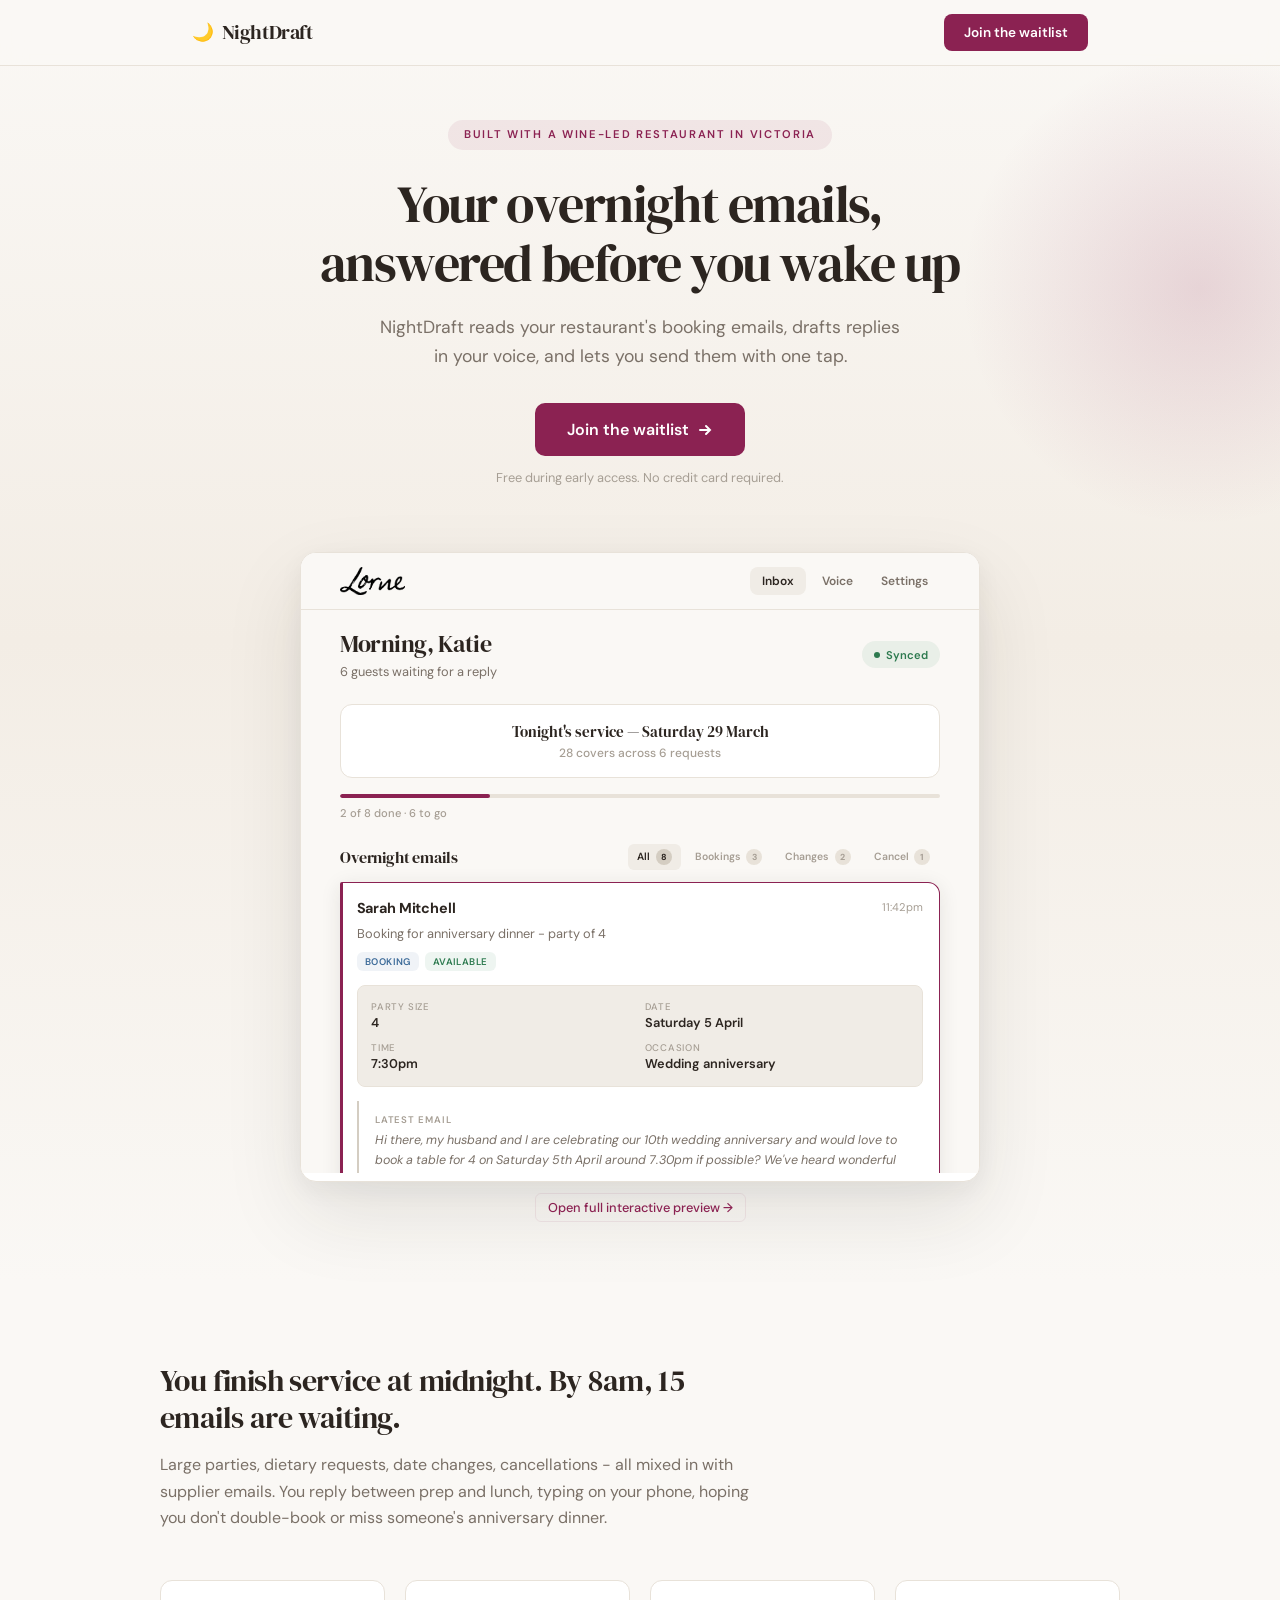
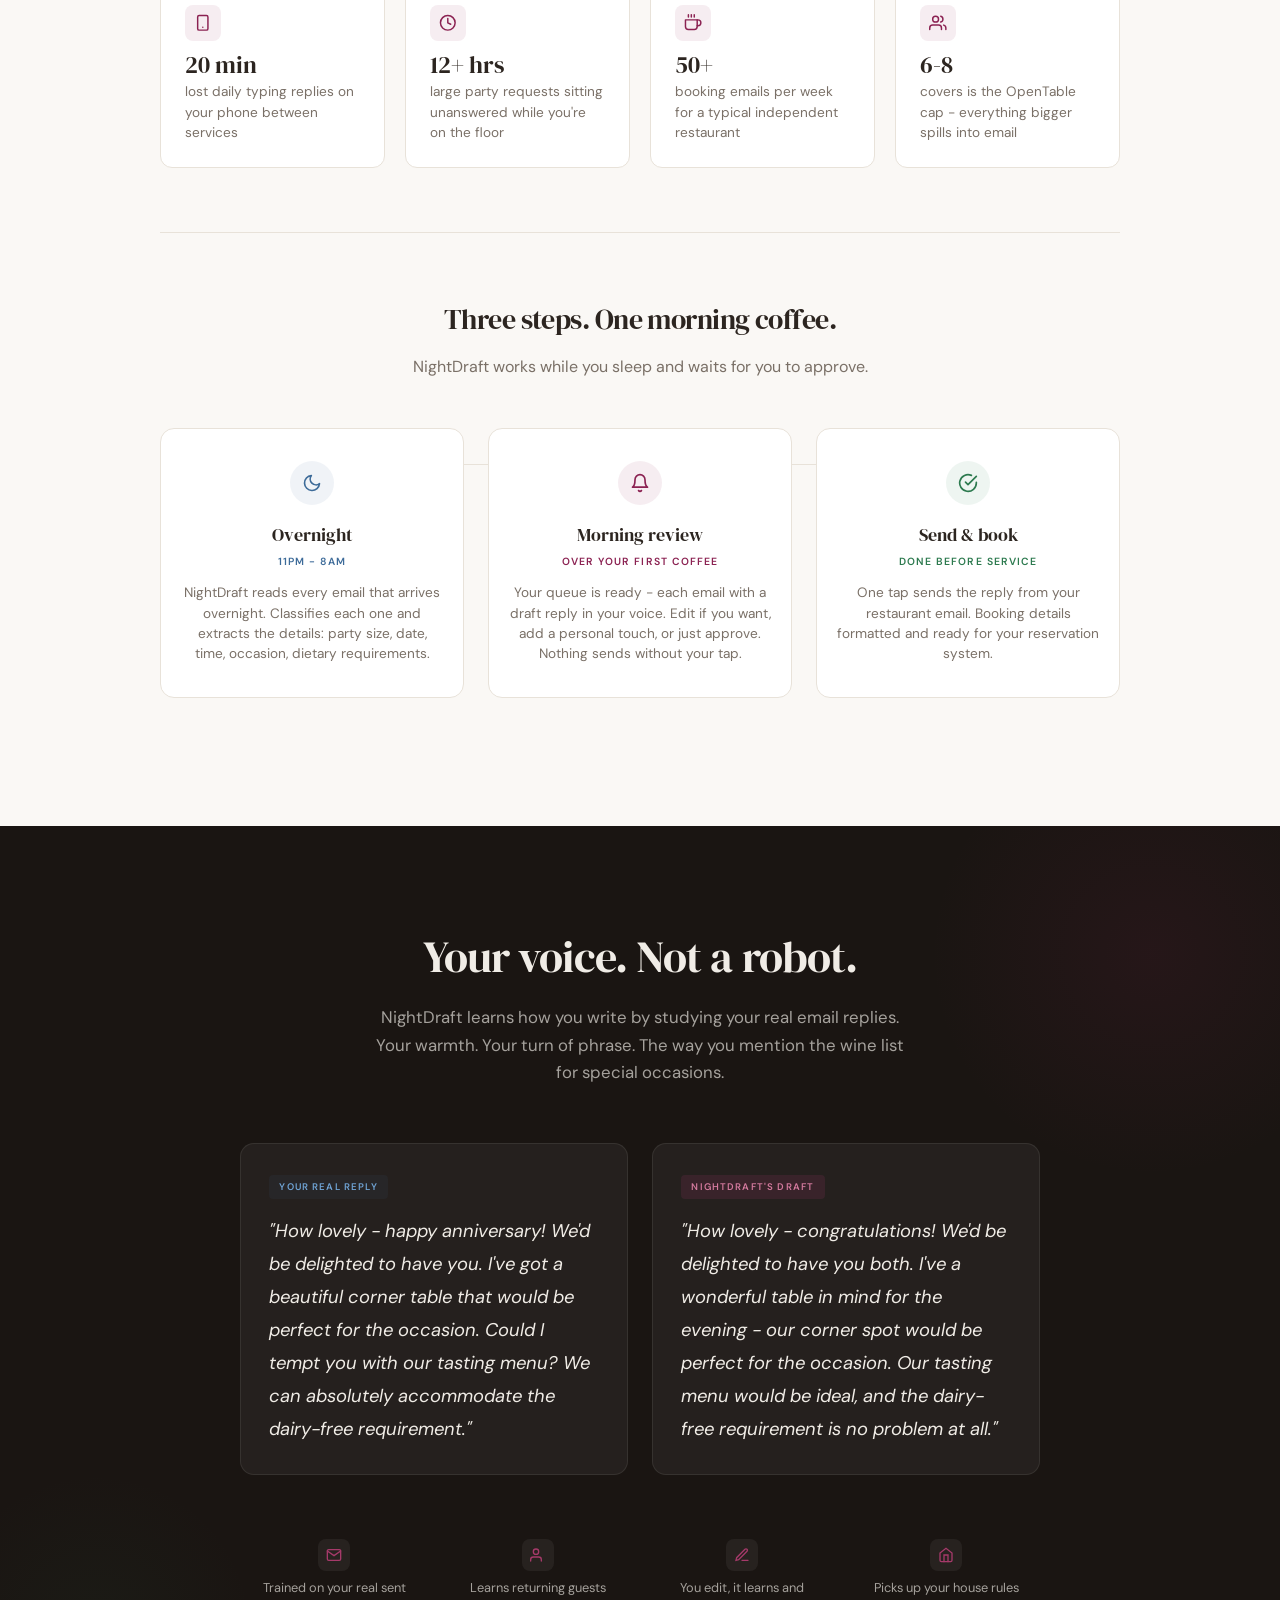
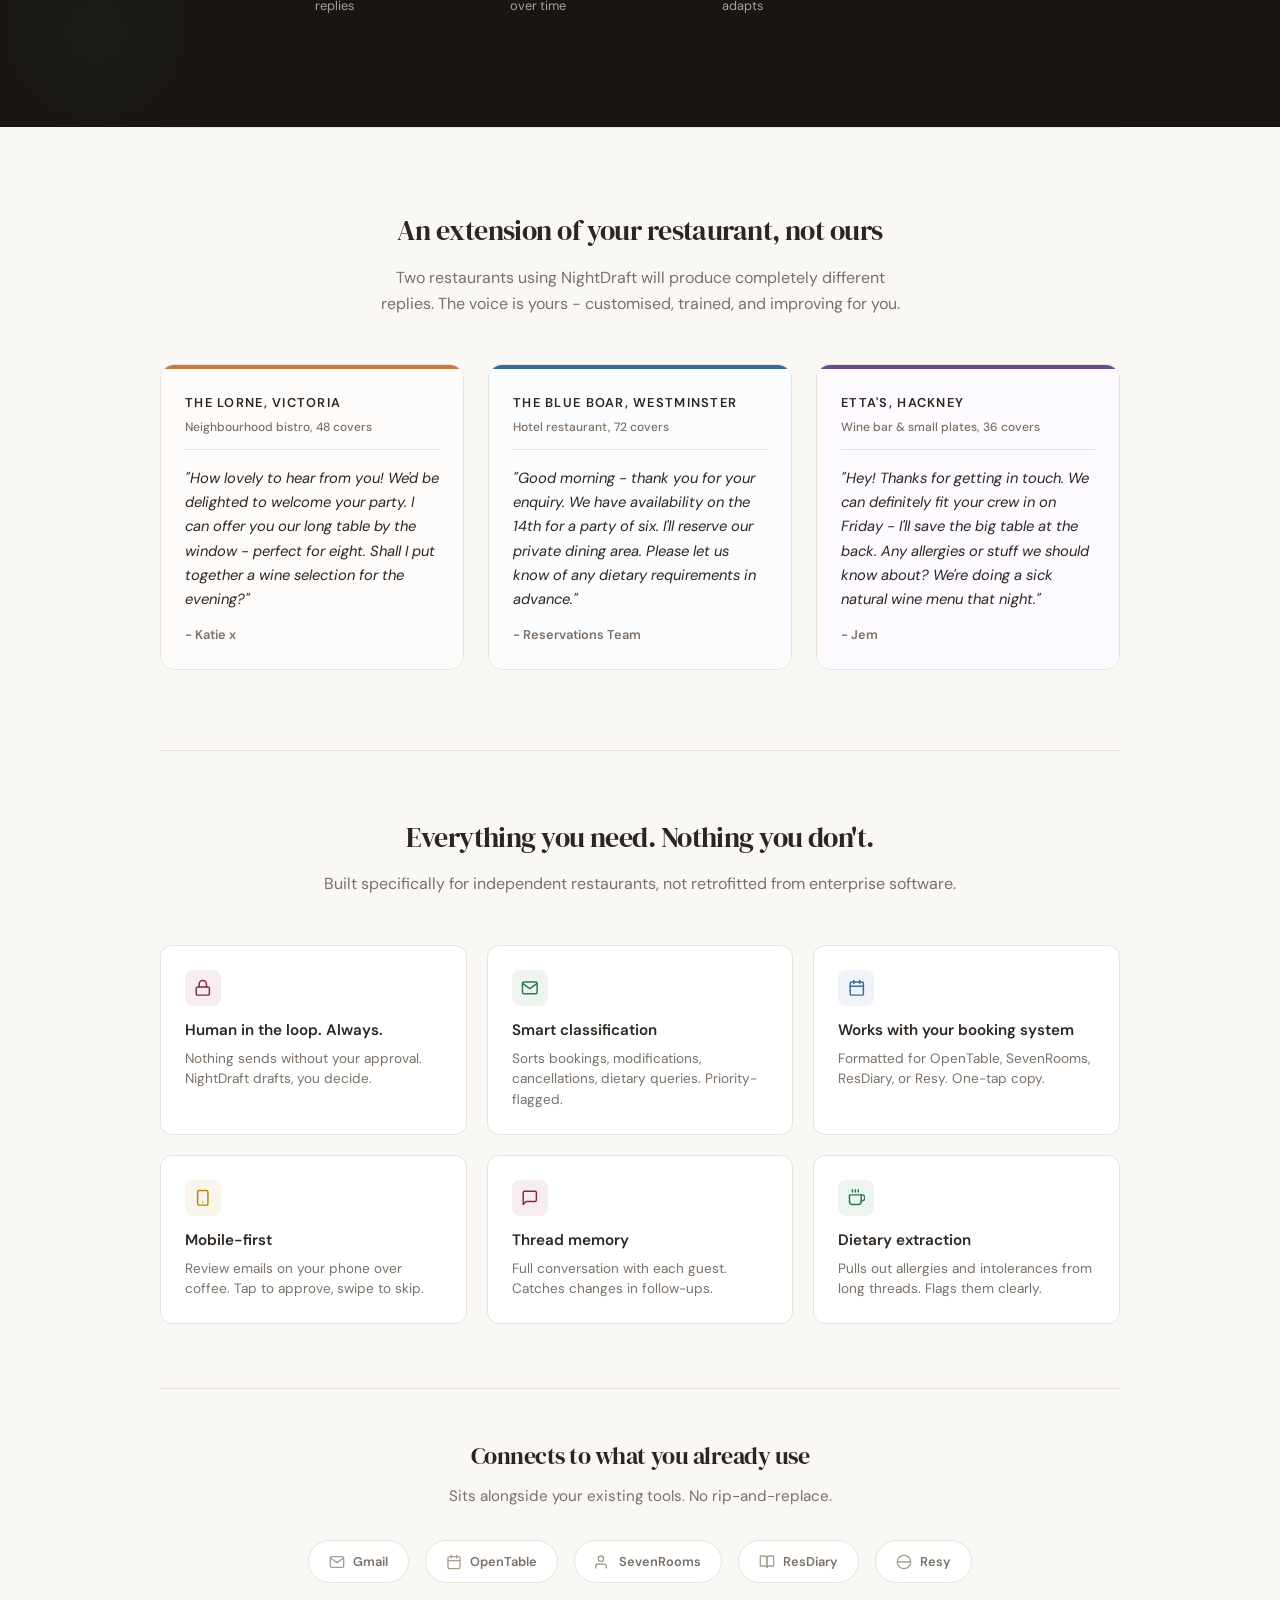
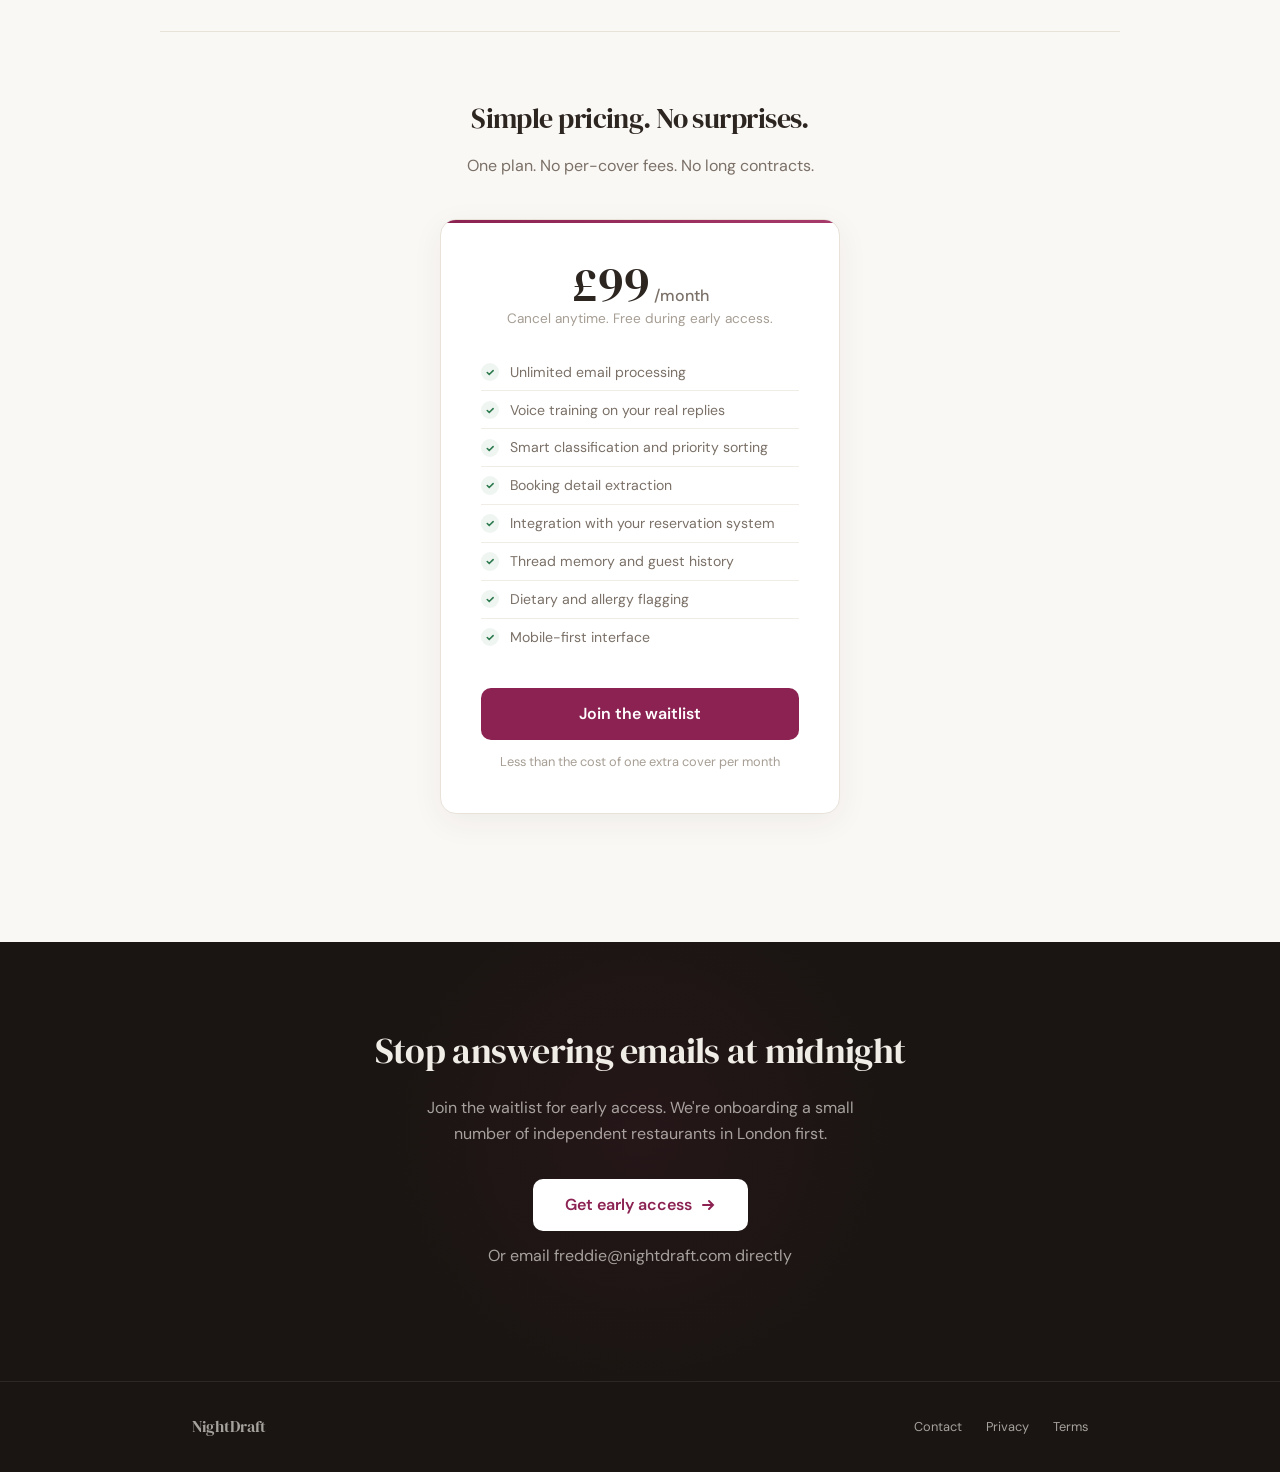
==== index.html @ 395b9a48 "NightDraft marketing site: landing page + privacy + terms + CSP/HSTS headers Clean deploy folder: re" ====
<!DOCTYPE html>
<html lang="en">
<head>
<meta charset="UTF-8">
<meta name="viewport" content="width=device-width, initial-scale=1.0">
<title>NightDraft - Your overnight emails, answered before you wake up</title>
<meta name="description" content="NightDraft reads your restaurant booking emails overnight, drafts replies in your voice, and lets you send them with one tap. Built for independent restaurants.">
<link rel="icon" href="data:image/svg+xml,<svg xmlns='http://www.w3.org/2000/svg' viewBox='0 0 32 32'><text y='24' font-size='24'>&#x1F319;</text></svg>">
<link rel="preconnect" href="https://fonts.googleapis.com">
<link rel="preconnect" href="https://fonts.gstatic.com" crossorigin>
<link href="https://fonts.googleapis.com/css2?family=DM+Sans:ital,opsz,wght@0,9..40,400;0,9..40,500;0,9..40,600;0,9..40,700;1,9..40,400&family=DM+Serif+Display&display=swap" rel="stylesheet">
<style>
*, *::before, *::after { box-sizing: border-box; margin: 0; padding: 0; }

:root {
    --bg: #faf8f5;
    --bg-card: #ffffff;
    --bg-hover: #f5f2ee;
    --bg-inset: #f0ece6;
    --bg-dark: #1a1512;
    --bg-dark-card: rgba(255,255,255,0.05);
    --bg-dark-card-hover: rgba(255,255,255,0.08);
    --border: #e8e2d9;
    --border-strong: #d4cdc2;
    --border-dark: rgba(255,255,255,0.08);
    --text: #2c2520;
    --text-secondary: #7a7067;
    --text-tertiary: #a69e94;
    --text-light: #f0ece6;
    --text-light-secondary: rgba(240,236,230,0.65);
    --wine: #8b2252;
    --wine-dim: rgba(139, 34, 82, 0.08);
    --wine-light: #a63a6a;
    --wine-glow: rgba(139, 34, 82, 0.15);
    --green: #2d7a4f;
    --green-dim: rgba(45, 122, 79, 0.08);
    --amber: #b8860b;
    --amber-dim: rgba(184, 134, 11, 0.08);
    --blue: #3d6b99;
    --blue-dim: rgba(61, 107, 153, 0.08);
    --red: #c24b3a;
}

html { font-size: 16px; scroll-behavior: smooth; }

body {
    font-family: 'DM Sans', -apple-system, BlinkMacSystemFont, sans-serif;
    background: var(--bg);
    color: var(--text);
    -webkit-font-smoothing: antialiased;
    -moz-osx-font-smoothing: grayscale;
    line-height: 1.6;
}

/* ---- NAV ---- */
.nav {
    position: fixed;
    top: 0;
    left: 0;
    right: 0;
    z-index: 100;
    background: rgba(250, 248, 245, 0.92);
    backdrop-filter: blur(12px);
    -webkit-backdrop-filter: blur(12px);
    border-bottom: 1px solid var(--border);
    padding: 0.85rem 0;
}

.nav-inner {
    max-width: 960px;
    margin: 0 auto;
    padding: 0 2rem;
    display: flex;
    align-items: center;
    justify-content: space-between;
}

.nav-brand {
    font-family: 'DM Serif Display', Georgia, serif;
    font-size: 1.25rem;
    color: var(--text);
    text-decoration: none;
    letter-spacing: -0.02em;
    display: flex;
    align-items: center;
    gap: 0.5rem;
}

.nav-moon {
    display: inline-block;
    font-size: 1.1rem;
    line-height: 1;
}

.nav-cta {
    display: inline-flex;
    align-items: center;
    gap: 0.5rem;
    padding: 0.5rem 1.25rem;
    background: var(--wine);
    color: #fff;
    border: none;
    border-radius: 8px;
    font-family: 'DM Sans', sans-serif;
    font-size: 0.85rem;
    font-weight: 600;
    cursor: pointer;
    transition: all 0.2s ease;
    text-decoration: none;
}

.nav-cta:hover { background: var(--wine-light); transform: translateY(-1px); }

/* ---- LAYOUT ---- */
.section {
    max-width: 960px;
    margin: 0 auto;
    padding: 0 2rem;
}

.section-wide {
    max-width: 1080px;
    margin: 0 auto;
    padding: 0 2rem;
}

/* ---- HERO ---- */
.hero-wrapper {
    position: relative;
    overflow: hidden;
    background: linear-gradient(180deg, var(--bg) 0%, #f3ede5 50%, var(--bg) 100%);
}

.hero-wrapper::before {
    content: '';
    position: absolute;
    top: 3rem;
    right: -10rem;
    width: 30rem;
    height: 30rem;
    background: radial-gradient(circle, var(--wine-glow) 0%, transparent 70%);
    pointer-events: none;
}

.hero {
    padding-top: 7.5rem;
    padding-bottom: 1.5rem;
    text-align: center;
    position: relative;
}

.hero-label {
    display: inline-flex;
    align-items: center;
    gap: 0.4rem;
    font-size: 0.7rem;
    text-transform: uppercase;
    letter-spacing: 0.15em;
    font-weight: 600;
    color: var(--wine);
    background: var(--wine-dim);
    padding: 0.35rem 1rem;
    border-radius: 999px;
    margin-bottom: 1.5rem;
}

.hero h1 {
    font-family: 'DM Serif Display', Georgia, serif;
    font-size: clamp(2.25rem, 5vw, 3.25rem);
    font-weight: 400;
    letter-spacing: -0.03em;
    line-height: 1.15;
    color: var(--text);
    max-width: 680px;
    margin: 0 auto 1.25rem;
}

.hero-sub {
    font-size: 1.1rem;
    color: var(--text-secondary);
    max-width: 520px;
    margin: 0 auto 2rem;
    line-height: 1.65;
}

.cta-primary {
    display: inline-flex;
    align-items: center;
    gap: 0.5rem;
    padding: 0.85rem 2rem;
    background: var(--wine);
    color: #fff;
    border: none;
    border-radius: 10px;
    font-family: 'DM Sans', sans-serif;
    font-size: 1rem;
    font-weight: 600;
    cursor: pointer;
    transition: all 0.2s ease;
    text-decoration: none;
}

.cta-primary:hover { background: var(--wine-light); transform: translateY(-2px); box-shadow: 0 8px 24px rgba(139, 34, 82, 0.2); }
.cta-primary svg { width: 1rem; height: 1rem; }

.hero-note {
    font-size: 0.8rem;
    color: var(--text-tertiary);
    margin-top: 0.75rem;
}

/* ---- MOCKUP ---- */
.mockup-section {
    padding: 2.5rem 0 4rem;
    position: relative;
}

.mockup-frame {
    max-width: 680px;
    margin: 0 auto;
    border-radius: 16px;
    overflow: hidden;
    border: 1px solid var(--border);
    box-shadow: 0 32px 80px rgba(44, 37, 32, 0.1), 0 8px 24px rgba(44, 37, 32, 0.05);
    background: var(--bg-card);
}

.mockup-frame iframe {
    width: 100%;
    height: 620px;
    border: none;
}

.mockup-caption {
    text-align: center;
    margin-top: 1rem;
    font-size: 0.8rem;
    color: var(--text-tertiary);
}

.mockup-caption a {
    color: var(--wine);
    text-decoration: none;
    font-weight: 500;
    padding: 0.3rem 0.75rem;
    border: 1px solid var(--wine-dim);
    border-radius: 6px;
    transition: all 0.2s ease;
}

.mockup-caption a:hover { background: var(--wine-dim); border-color: var(--wine); }

/* ---- PROBLEM ---- */
.problem {
    padding: 5rem 0 4rem;
}

.problem-intro {
    max-width: 600px;
    margin-bottom: 3rem;
}

.problem h2 {
    font-family: 'DM Serif Display', Georgia, serif;
    font-size: 1.85rem;
    font-weight: 400;
    letter-spacing: -0.02em;
    line-height: 1.25;
    margin-bottom: 1rem;
}

.problem-intro p {
    font-size: 1rem;
    color: var(--text-secondary);
    line-height: 1.65;
}

.problem-grid {
    display: grid;
    grid-template-columns: repeat(4, 1fr);
    gap: 1.25rem;
}

.problem-card {
    padding: 1.5rem;
    background: var(--bg-card);
    border: 1px solid var(--border);
    border-radius: 12px;
    transition: all 0.2s ease;
}

.problem-card:hover { border-color: var(--border-strong); box-shadow: 0 4px 12px rgba(44, 37, 32, 0.06); }

.problem-card-icon {
    width: 2.25rem;
    height: 2.25rem;
    border-radius: 8px;
    display: flex;
    align-items: center;
    justify-content: center;
    margin-bottom: 0.75rem;
    background: var(--wine-dim);
    color: var(--wine);
}

.problem-card-icon svg { width: 1.1rem; height: 1.1rem; }

.problem-card-stat {
    font-family: 'DM Serif Display', Georgia, serif;
    font-size: 1.5rem;
    color: var(--text);
    line-height: 1;
    margin-bottom: 0.35rem;
}

.problem-card p {
    font-size: 0.85rem;
    color: var(--text-secondary);
    line-height: 1.5;
}

/* ---- HOW IT WORKS ---- */
.how {
    padding: 4rem 0;
    border-top: 1px solid var(--border);
}

.how h2 {
    font-family: 'DM Serif Display', Georgia, serif;
    font-size: 1.75rem;
    font-weight: 400;
    letter-spacing: -0.02em;
    text-align: center;
    margin-bottom: 0.75rem;
}

.how-sub {
    text-align: center;
    color: var(--text-secondary);
    margin-bottom: 3rem;
    font-size: 1rem;
}

.steps {
    display: grid;
    grid-template-columns: 1fr 1fr 1fr;
    gap: 1.5rem;
    position: relative;
}

.steps::before {
    content: '';
    position: absolute;
    top: 2.25rem;
    left: 16%;
    right: 16%;
    height: 1px;
    background: var(--border);
    z-index: 0;
}

.step {
    text-align: center;
    padding: 2rem 1.25rem;
    background: var(--bg-card);
    border: 1px solid var(--border);
    border-radius: 14px;
    position: relative;
    z-index: 1;
    transition: all 0.2s ease;
}

.step:hover { border-color: var(--border-strong); box-shadow: 0 4px 16px rgba(44, 37, 32, 0.06); }

.step-icon {
    display: inline-flex;
    align-items: center;
    justify-content: center;
    width: 2.75rem;
    height: 2.75rem;
    border-radius: 50%;
    margin-bottom: 1rem;
}

.step-icon svg { width: 1.25rem; height: 1.25rem; }

.step:nth-child(1) .step-icon { background: var(--blue-dim); color: var(--blue); }
.step:nth-child(2) .step-icon { background: var(--wine-dim); color: var(--wine); }
.step:nth-child(3) .step-icon { background: var(--green-dim); color: var(--green); }

.step h3 {
    font-family: 'DM Serif Display', Georgia, serif;
    font-size: 1.1rem;
    font-weight: 400;
    margin-bottom: 0.35rem;
}

.step-time {
    font-size: 0.65rem;
    text-transform: uppercase;
    letter-spacing: 0.1em;
    font-weight: 600;
    margin-bottom: 0.75rem;
}

.step:nth-child(1) .step-time { color: var(--blue); }
.step:nth-child(2) .step-time { color: var(--wine); }
.step:nth-child(3) .step-time { color: var(--green); }

.step p {
    font-size: 0.85rem;
    color: var(--text-secondary);
    line-height: 1.5;
}

/* ---- VOICE (EMOTIONAL CENTREPIECE) ---- */
.voice-wrapper {
    background: var(--bg-dark);
    padding: 6rem 0;
    margin-top: 4rem;
    position: relative;
    overflow: hidden;
}

.voice-wrapper::before {
    content: '';
    position: absolute;
    top: -6rem;
    right: -6rem;
    width: 28rem;
    height: 28rem;
    background: radial-gradient(circle, rgba(139, 34, 82, 0.1) 0%, transparent 70%);
    pointer-events: none;
}

.voice-wrapper::after {
    content: '';
    position: absolute;
    bottom: -4rem;
    left: -4rem;
    width: 20rem;
    height: 20rem;
    background: radial-gradient(circle, rgba(45, 122, 79, 0.06) 0%, transparent 70%);
    pointer-events: none;
}

.voice-header {
    text-align: center;
    margin-bottom: 3.5rem;
}

.voice-header h2 {
    font-family: 'DM Serif Display', Georgia, serif;
    font-size: clamp(2rem, 4vw, 2.75rem);
    font-weight: 400;
    letter-spacing: -0.02em;
    color: var(--text-light);
    margin-bottom: 0.75rem;
}

.voice-header p {
    font-size: 1.05rem;
    color: var(--text-light-secondary);
    max-width: 540px;
    margin: 0 auto;
    line-height: 1.65;
}

.voice-comparison {
    display: grid;
    grid-template-columns: 1fr 1fr;
    gap: 1.5rem;
    max-width: 800px;
    margin: 0 auto 3rem;
}

.voice-card {
    background: var(--bg-dark-card);
    border: 1px solid var(--border-dark);
    border-radius: 14px;
    padding: 1.75rem;
    transition: all 0.2s ease;
}

.voice-card:hover { background: var(--bg-dark-card-hover); }

.voice-card-label {
    display: inline-flex;
    align-items: center;
    gap: 0.4rem;
    font-size: 0.6rem;
    text-transform: uppercase;
    letter-spacing: 0.12em;
    font-weight: 600;
    padding: 0.25rem 0.65rem;
    border-radius: 4px;
    margin-bottom: 1rem;
}

.voice-card.is-real .voice-card-label { background: var(--blue-dim); color: #6fa3d4; }
.voice-card.is-draft .voice-card-label { background: rgba(166, 58, 106, 0.15); color: #d47a9e; }

.voice-card blockquote {
    font-size: 1.15rem;
    color: var(--text-light);
    line-height: 1.8;
    font-style: italic;
    border: none;
    margin: 0;
    padding: 0;
}

.voice-features {
    display: grid;
    grid-template-columns: 1fr 1fr 1fr 1fr;
    gap: 1rem;
    max-width: 800px;
    margin: 0 auto;
}

.voice-feature {
    text-align: center;
    padding: 1rem;
}

.voice-feature-icon {
    width: 2rem;
    height: 2rem;
    border-radius: 8px;
    background: rgba(255,255,255,0.06);
    display: inline-flex;
    align-items: center;
    justify-content: center;
    margin-bottom: 0.5rem;
    color: var(--wine-light);
}

.voice-feature-icon svg { width: 1rem; height: 1rem; }

.voice-feature p {
    font-size: 0.8rem;
    color: var(--text-light-secondary);
    line-height: 1.4;
}

/* ---- BRAND EXTENSION ---- */
.brand {
    padding: 5rem 0;
    border-top: 1px solid var(--border);
}

.brand-header {
    text-align: center;
    margin-bottom: 3rem;
}

.brand-header h2 {
    font-family: 'DM Serif Display', Georgia, serif;
    font-size: 1.75rem;
    font-weight: 400;
    letter-spacing: -0.02em;
    margin-bottom: 0.75rem;
}

.brand-header p {
    font-size: 1rem;
    color: var(--text-secondary);
    max-width: 520px;
    margin: 0 auto;
    line-height: 1.6;
}

.brand-showcase {
    display: grid;
    grid-template-columns: 1fr 1fr 1fr;
    gap: 1.5rem;
}

.brand-restaurant {
    border-radius: 14px;
    overflow: hidden;
    border: 1px solid var(--border);
    background: var(--bg-card);
    transition: all 0.2s ease;
}

.brand-restaurant:hover { border-color: var(--border-strong); box-shadow: 0 4px 16px rgba(44, 37, 32, 0.06); }

.brand-restaurant-bar {
    height: 4px;
}

.brand-restaurant:nth-child(1) .brand-restaurant-bar { background: #c87941; }
.brand-restaurant:nth-child(2) .brand-restaurant-bar { background: #3d6b99; }
.brand-restaurant:nth-child(3) .brand-restaurant-bar { background: #6b4c8a; }

.brand-restaurant-body {
    padding: 1.5rem;
}

.brand-restaurant-name {
    font-size: 0.8rem;
    text-transform: uppercase;
    letter-spacing: 0.1em;
    font-weight: 600;
    color: var(--text);
    margin-bottom: 0.25rem;
}

.brand-restaurant-type {
    font-size: 0.75rem;
    color: var(--text-secondary);
    font-weight: 500;
    margin-bottom: 1rem;
    padding-bottom: 0.75rem;
    border-bottom: 1px solid var(--border);
}

.brand-restaurant:nth-child(1) .brand-restaurant-body { background: #fefcfa; }
.brand-restaurant:nth-child(2) .brand-restaurant-body { background: #fafcfe; }
.brand-restaurant:nth-child(3) .brand-restaurant-body { background: #fcfafe; }

.brand-restaurant-quote {
    font-size: 0.92rem;
    color: var(--text);
    line-height: 1.65;
    font-style: italic;
}

.brand-restaurant-signoff {
    margin-top: 0.75rem;
    font-size: 0.8rem;
    font-weight: 600;
    font-style: normal;
    color: var(--text-secondary);
}

/* ---- FEATURES ---- */
.features {
    padding: 4rem 0;
    border-top: 1px solid var(--border);
}

.features h2 {
    font-family: 'DM Serif Display', Georgia, serif;
    font-size: 1.75rem;
    font-weight: 400;
    letter-spacing: -0.02em;
    text-align: center;
    margin-bottom: 0.75rem;
}

.features-sub {
    text-align: center;
    color: var(--text-secondary);
    margin-bottom: 3rem;
    font-size: 1rem;
}

.feature-grid {
    display: grid;
    grid-template-columns: 1fr 1fr 1fr;
    gap: 1.25rem;
}

.feature-card {
    padding: 1.5rem;
    background: var(--bg-card);
    border: 1px solid var(--border);
    border-radius: 12px;
    transition: all 0.2s ease;
}

.feature-card:hover { border-color: var(--border-strong); box-shadow: 0 4px 12px rgba(44, 37, 32, 0.06); }

.feature-icon {
    display: inline-flex;
    align-items: center;
    justify-content: center;
    width: 2.25rem;
    height: 2.25rem;
    border-radius: 8px;
    margin-bottom: 0.75rem;
}

.feature-icon svg { width: 1.1rem; height: 1.1rem; }

.feature-card:nth-child(1) .feature-icon { background: var(--wine-dim); color: var(--wine); }
.feature-card:nth-child(2) .feature-icon { background: var(--green-dim); color: var(--green); }
.feature-card:nth-child(3) .feature-icon { background: var(--blue-dim); color: var(--blue); }
.feature-card:nth-child(4) .feature-icon { background: var(--amber-dim); color: var(--amber); }
.feature-card:nth-child(5) .feature-icon { background: var(--wine-dim); color: var(--wine); }
.feature-card:nth-child(6) .feature-icon { background: var(--green-dim); color: var(--green); }

.feature-card h3 {
    font-family: 'DM Sans', sans-serif;
    font-size: 0.95rem;
    font-weight: 600;
    margin-bottom: 0.4rem;
}

.feature-card p {
    font-size: 0.85rem;
    color: var(--text-secondary);
    line-height: 1.5;
}

/* ---- INTEGRATIONS ---- */
.integrations {
    padding: 3rem 0;
    border-top: 1px solid var(--border);
    text-align: center;
}

.integrations h2 {
    font-family: 'DM Serif Display', Georgia, serif;
    font-size: 1.5rem;
    font-weight: 400;
    letter-spacing: -0.02em;
    margin-bottom: 0.5rem;
}

.integrations-sub {
    color: var(--text-secondary);
    margin-bottom: 2rem;
    font-size: 0.95rem;
}

.integration-row {
    display: flex;
    justify-content: center;
    gap: 1rem;
    flex-wrap: wrap;
}

.integration-pill {
    display: inline-flex;
    align-items: center;
    gap: 0.5rem;
    padding: 0.65rem 1.25rem;
    background: var(--bg-card);
    border: 1px solid var(--border);
    border-radius: 999px;
    font-size: 0.8rem;
    font-weight: 600;
    color: var(--text-secondary);
    transition: all 0.2s ease;
}

.integration-pill:hover { border-color: var(--border-strong); }

.integration-pill svg { width: 1rem; height: 1rem; color: var(--text-tertiary); }

/* ---- PRICING ---- */
.pricing {
    padding: 4rem 0;
    border-top: 1px solid var(--border);
    text-align: center;
}

.pricing h2 {
    font-family: 'DM Serif Display', Georgia, serif;
    font-size: 1.75rem;
    font-weight: 400;
    letter-spacing: -0.02em;
    margin-bottom: 0.75rem;
}

.pricing-sub {
    color: var(--text-secondary);
    margin-bottom: 2.5rem;
    font-size: 1rem;
}

.pricing-card {
    max-width: 400px;
    margin: 0 auto;
    padding: 2.5rem;
    background: var(--bg-card);
    border: 1px solid var(--border);
    border-radius: 16px;
    box-shadow: 0 8px 32px rgba(44, 37, 32, 0.06);
    position: relative;
    overflow: hidden;
}

.pricing-card::before {
    content: '';
    position: absolute;
    top: 0;
    left: 0;
    right: 0;
    height: 3px;
    background: linear-gradient(90deg, var(--wine), var(--wine-light));
}

.pricing-amount {
    font-family: 'DM Serif Display', Georgia, serif;
    font-size: 3rem;
    color: var(--text);
    line-height: 1;
}

.pricing-amount span {
    font-family: 'DM Sans', sans-serif;
    font-size: 1rem;
    font-weight: 500;
    color: var(--text-secondary);
}

.pricing-period {
    font-size: 0.85rem;
    color: var(--text-tertiary);
    margin-bottom: 1.5rem;
}

.pricing-features {
    list-style: none;
    text-align: left;
    margin-bottom: 2rem;
}

.pricing-features li {
    padding: 0.45rem 0;
    font-size: 0.88rem;
    color: var(--text-secondary);
    border-bottom: 1px solid var(--bg-inset);
    display: flex;
    align-items: center;
    gap: 0.65rem;
}

.pricing-features li:last-child { border-bottom: none; }

.check {
    display: inline-flex;
    align-items: center;
    justify-content: center;
    width: 1.15rem;
    height: 1.15rem;
    border-radius: 50%;
    background: var(--green-dim);
    color: var(--green);
    flex-shrink: 0;
}

.check svg { width: 0.65rem; height: 0.65rem; }

.pricing-cta {
    display: inline-flex;
    align-items: center;
    gap: 0.5rem;
    padding: 0.85rem 2.5rem;
    background: var(--wine);
    color: #fff;
    border: none;
    border-radius: 10px;
    font-family: 'DM Sans', sans-serif;
    font-size: 1rem;
    font-weight: 600;
    cursor: pointer;
    transition: all 0.2s ease;
    text-decoration: none;
    width: 100%;
    justify-content: center;
}

.pricing-cta:hover { background: var(--wine-light); }

.pricing-note {
    font-size: 0.8rem;
    color: var(--text-tertiary);
    margin-top: 0.75rem;
}

/* ---- FINAL CTA ---- */
.final-cta-wrapper {
    background: var(--bg-dark);
    margin-top: 4rem;
    position: relative;
    overflow: hidden;
}

.final-cta-wrapper::before {
    content: '';
    position: absolute;
    top: -4rem;
    left: 50%;
    transform: translateX(-50%);
    width: 32rem;
    height: 32rem;
    background: radial-gradient(circle, rgba(139, 34, 82, 0.1) 0%, transparent 70%);
    pointer-events: none;
}

.final-cta {
    padding: 5rem 0;
    text-align: center;
    position: relative;
}

.final-cta h2 {
    font-family: 'DM Serif Display', Georgia, serif;
    font-size: clamp(1.75rem, 3.5vw, 2.25rem);
    font-weight: 400;
    letter-spacing: -0.02em;
    margin-bottom: 1rem;
    max-width: 600px;
    margin-left: auto;
    margin-right: auto;
    color: var(--text-light);
}

.final-cta p {
    font-size: 1rem;
    color: var(--text-light-secondary);
    margin-bottom: 2rem;
    max-width: 480px;
    margin-left: auto;
    margin-right: auto;
}

.final-cta .hero-note {
    color: var(--text-light-secondary);
}

.cta-primary-light {
    display: inline-flex;
    align-items: center;
    gap: 0.5rem;
    padding: 0.85rem 2rem;
    background: #fff;
    color: var(--wine);
    border: none;
    border-radius: 10px;
    font-family: 'DM Sans', sans-serif;
    font-size: 1rem;
    font-weight: 600;
    cursor: pointer;
    transition: all 0.2s ease;
    text-decoration: none;
}

.cta-primary-light:hover { background: var(--bg); transform: translateY(-2px); box-shadow: 0 8px 24px rgba(0,0,0,0.2); }
.cta-primary-light svg { width: 1rem; height: 1rem; }

/* ---- FOOTER ---- */
.footer {
    padding: 2rem 0;
    background: var(--bg-dark);
    border-top: 1px solid var(--border-dark);
}

.footer-inner {
    max-width: 960px;
    margin: 0 auto;
    padding: 0 2rem;
    display: flex;
    justify-content: space-between;
    align-items: center;
}

.footer-brand {
    font-family: 'DM Serif Display', Georgia, serif;
    font-size: 1rem;
    color: var(--text-light-secondary);
}

.footer-links {
    display: flex;
    gap: 1.5rem;
}

.footer-links a {
    font-size: 0.8rem;
    color: var(--text-light-secondary);
    text-decoration: none;
}

.footer-links a:hover { color: var(--text-light); }

/* ---- SCROLL ANIMATIONS ---- */
.fade-up {
    opacity: 0;
    transform: translateY(1.25rem);
    transition: opacity 0.5s ease, transform 0.5s ease;
}

.fade-up.visible {
    opacity: 1;
    transform: translateY(0);
}

/* ---- RESPONSIVE ---- */
@media (max-width: 768px) {
    .section, .section-wide { padding: 0 1.25rem; }

    .hero { padding-top: 5.5rem; padding-bottom: 1rem; }

    .problem-grid {
        grid-template-columns: 1fr 1fr;
        gap: 0.75rem;
    }

    .steps {
        grid-template-columns: 1fr;
        gap: 0.75rem;
    }

    .steps::before { display: none; }

    .step {
        display: grid;
        grid-template-columns: auto 1fr;
        grid-template-rows: auto auto;
        text-align: left;
        gap: 0 1rem;
        padding: 1.25rem;
    }

    .step-icon {
        grid-row: 1 / 3;
        align-self: start;
        margin-bottom: 0;
    }

    .step h3 { margin-bottom: 0.15rem; }
    .step-time { margin-bottom: 0; }
    .step p { grid-column: 2; }

    .feature-grid {
        grid-template-columns: 1fr;
        gap: 0.75rem;
    }

    .voice-wrapper { padding: 4rem 0; margin-top: 3rem; }
    .voice-comparison { grid-template-columns: 1fr; }
    .voice-features { grid-template-columns: 1fr 1fr; }

    .brand-showcase {
        grid-template-columns: 1fr;
        gap: 1rem;
    }

    .footer-inner {
        flex-direction: column;
        gap: 1rem;
    }

    .mockup-frame iframe { height: 480px; }

    .integration-row { gap: 0.5rem; }
    .integration-pill { padding: 0.5rem 1rem; font-size: 0.75rem; }
}
</style>
</head>
<body>

<!-- NAV -->
<nav class="nav">
    <div class="nav-inner">
        <a href="#" class="nav-brand">
            <span class="nav-moon">&#127769;</span>
            NightDraft
        </a>
        <a href="#waitlist" class="nav-cta">Join the waitlist</a>
    </div>
</nav>

<!-- HERO -->
<div class="hero-wrapper">
<section class="hero section">
    <div class="hero-label">Built with a wine-led restaurant in Victoria</div>
    <h1>Your overnight emails, answered before you wake up</h1>
    <p class="hero-sub">NightDraft reads your restaurant's booking emails, drafts replies in your voice, and lets you send them with one tap.</p>
    <a href="#waitlist" class="cta-primary">
        Join the waitlist
        <svg viewBox="0 0 16 16" fill="none" stroke="currentColor" stroke-width="2" stroke-linecap="round"><path d="M3 8h10M9 4l4 4-4 4"/></svg>
    </a>
    <p class="hero-note">Free during early access. No credit card required.</p>
</section>

<!-- MOCKUP -->
<section class="mockup-section section">
    <div class="mockup-frame">
        <iframe src="mockup.html" title="NightDraft product preview" loading="lazy"></iframe>
    </div>
    <p class="mockup-caption"><a href="mockup.html" target="_blank">Open full interactive preview &rarr;</a></p>
</section>
</div>

<!-- PROBLEM + STATS MERGED -->
<section class="problem section fade-up">
    <div class="problem-intro">
        <h2>You finish service at midnight. By 8am, 15 emails are waiting.</h2>
        <p>Large parties, dietary requests, date changes, cancellations - all mixed in with supplier emails. You reply between prep and lunch, typing on your phone, hoping you don't double-book or miss someone's anniversary dinner.</p>
    </div>
    <div class="problem-grid">
        <div class="problem-card">
            <div class="problem-card-icon">
                <svg viewBox="0 0 24 24" fill="none" stroke="currentColor" stroke-width="2" stroke-linecap="round" stroke-linejoin="round"><rect x="5" y="2" width="14" height="20" rx="2" ry="2"/><line x1="12" y1="18" x2="12.01" y2="18"/></svg>
            </div>
            <div class="problem-card-stat">20 min</div>
            <p>lost daily typing replies on your phone between services</p>
        </div>
        <div class="problem-card">
            <div class="problem-card-icon">
                <svg viewBox="0 0 24 24" fill="none" stroke="currentColor" stroke-width="2" stroke-linecap="round" stroke-linejoin="round"><circle cx="12" cy="12" r="10"/><polyline points="12 6 12 12 16 14"/></svg>
            </div>
            <div class="problem-card-stat">12+ hrs</div>
            <p>large party requests sitting unanswered while you're on the floor</p>
        </div>
        <div class="problem-card">
            <div class="problem-card-icon">
                <svg viewBox="0 0 24 24" fill="none" stroke="currentColor" stroke-width="2" stroke-linecap="round" stroke-linejoin="round"><path d="M18 8h1a4 4 0 010 8h-1"/><path d="M2 8h16v9a4 4 0 01-4 4H6a4 4 0 01-4-4V8z"/><line x1="6" y1="1" x2="6" y2="4"/><line x1="10" y1="1" x2="10" y2="4"/><line x1="14" y1="1" x2="14" y2="4"/></svg>
            </div>
            <div class="problem-card-stat">50+</div>
            <p>booking emails per week for a typical independent restaurant</p>
        </div>
        <div class="problem-card">
            <div class="problem-card-icon">
                <svg viewBox="0 0 24 24" fill="none" stroke="currentColor" stroke-width="2" stroke-linecap="round" stroke-linejoin="round"><path d="M17 21v-2a4 4 0 00-4-4H5a4 4 0 00-4 4v2"/><circle cx="9" cy="7" r="4"/><path d="M23 21v-2a4 4 0 00-3-3.87"/><path d="M16 3.13a4 4 0 010 7.75"/></svg>
            </div>
            <div class="problem-card-stat">6-8</div>
            <p>covers is the OpenTable cap - everything bigger spills into email</p>
        </div>
    </div>
</section>

<!-- HOW IT WORKS -->
<section class="how section fade-up">
    <h2>Three steps. One morning coffee.</h2>
    <p class="how-sub">NightDraft works while you sleep and waits for you to approve.</p>
    <div class="steps">
        <div class="step">
            <div class="step-icon">
                <svg viewBox="0 0 24 24" fill="none" stroke="currentColor" stroke-width="2" stroke-linecap="round" stroke-linejoin="round"><path d="M21 12.79A9 9 0 1111.21 3 7 7 0 0021 12.79z"/></svg>
            </div>
            <h3>Overnight</h3>
            <div class="step-time">11pm - 8am</div>
            <p>NightDraft reads every email that arrives overnight. Classifies each one and extracts the details: party size, date, time, occasion, dietary requirements.</p>
        </div>
        <div class="step">
            <div class="step-icon">
                <svg viewBox="0 0 24 24" fill="none" stroke="currentColor" stroke-width="2" stroke-linecap="round" stroke-linejoin="round"><path d="M18 8A6 6 0 006 8c0 7-3 9-3 9h18s-3-2-3-9"/><path d="M13.73 21a2 2 0 01-3.46 0"/></svg>
            </div>
            <h3>Morning review</h3>
            <div class="step-time">Over your first coffee</div>
            <p>Your queue is ready - each email with a draft reply in your voice. Edit if you want, add a personal touch, or just approve. Nothing sends without your tap.</p>
        </div>
        <div class="step">
            <div class="step-icon">
                <svg viewBox="0 0 24 24" fill="none" stroke="currentColor" stroke-width="2" stroke-linecap="round" stroke-linejoin="round"><path d="M22 11.08V12a10 10 0 11-5.93-9.14"/><polyline points="22 4 12 14.01 9 11.01"/></svg>
            </div>
            <h3>Send &amp; book</h3>
            <div class="step-time">Done before service</div>
            <p>One tap sends the reply from your restaurant email. Booking details formatted and ready for your reservation system.</p>
        </div>
    </div>
</section>

<!-- VOICE (EMOTIONAL CENTREPIECE) -->
<div class="voice-wrapper">
<section class="voice section-wide">
    <div class="voice-header">
        <h2>Your voice. Not a robot.</h2>
        <p>NightDraft learns how you write by studying your real email replies. Your warmth. Your turn of phrase. The way you mention the wine list for special occasions.</p>
    </div>

    <div class="voice-comparison">
        <div class="voice-card is-real">
            <div class="voice-card-label">Your real reply</div>
            <blockquote>"How lovely - happy anniversary! We'd be delighted to have you. I've got a beautiful corner table that would be perfect for the occasion. Could I tempt you with our tasting menu? We can absolutely accommodate the dairy-free requirement."</blockquote>
        </div>
        <div class="voice-card is-draft">
            <div class="voice-card-label">NightDraft's draft</div>
            <blockquote>"How lovely - congratulations! We'd be delighted to have you both. I've a wonderful table in mind for the evening - our corner spot would be perfect for the occasion. Our tasting menu would be ideal, and the dairy-free requirement is no problem at all."</blockquote>
        </div>
    </div>

    <div class="voice-features">
        <div class="voice-feature">
            <div class="voice-feature-icon">
                <svg viewBox="0 0 24 24" fill="none" stroke="currentColor" stroke-width="2" stroke-linecap="round"><path d="M4 4h16c1.1 0 2 .9 2 2v12c0 1.1-.9 2-2 2H4c-1.1 0-2-.9-2-2V6c0-1.1.9-2 2-2z"/><polyline points="22,6 12,13 2,6"/></svg>
            </div>
            <p>Trained on your real sent replies</p>
        </div>
        <div class="voice-feature">
            <div class="voice-feature-icon">
                <svg viewBox="0 0 24 24" fill="none" stroke="currentColor" stroke-width="2" stroke-linecap="round"><path d="M17 21v-2a4 4 0 00-4-4H5a4 4 0 00-4 4v2"/><circle cx="9" cy="7" r="4"/></svg>
            </div>
            <p>Learns returning guests over time</p>
        </div>
        <div class="voice-feature">
            <div class="voice-feature-icon">
                <svg viewBox="0 0 24 24" fill="none" stroke="currentColor" stroke-width="2" stroke-linecap="round"><path d="M12 20h9"/><path d="M16.5 3.5a2.121 2.121 0 013 3L7 19l-4 1 1-4L16.5 3.5z"/></svg>
            </div>
            <p>You edit, it learns and adapts</p>
        </div>
        <div class="voice-feature">
            <div class="voice-feature-icon">
                <svg viewBox="0 0 24 24" fill="none" stroke="currentColor" stroke-width="2" stroke-linecap="round"><path d="M3 9l9-7 9 7v11a2 2 0 01-2 2H5a2 2 0 01-2-2z"/><polyline points="9 22 9 12 15 12 15 22"/></svg>
            </div>
            <p>Picks up your house rules</p>
        </div>
    </div>
</section>
</div>

<!-- BRAND EXTENSION -->
<section class="brand section fade-up">
    <div class="brand-header">
        <h2>An extension of your restaurant, not ours</h2>
        <p>Two restaurants using NightDraft will produce completely different replies. The voice is yours - customised, trained, and improving for you.</p>
    </div>
    <div class="brand-showcase">
        <div class="brand-restaurant">
            <div class="brand-restaurant-bar"></div>
            <div class="brand-restaurant-body">
                <div class="brand-restaurant-name">The Lorne, Victoria</div>
                <div class="brand-restaurant-type">Neighbourhood bistro, 48 covers</div>
                <div class="brand-restaurant-quote">
                    "How lovely to hear from you! We'd be delighted to welcome your party. I can offer you our long table by the window - perfect for eight. Shall I put together a wine selection for the evening?"
                    <div class="brand-restaurant-signoff">- Katie x</div>
                </div>
            </div>
        </div>
        <div class="brand-restaurant">
            <div class="brand-restaurant-bar"></div>
            <div class="brand-restaurant-body">
                <div class="brand-restaurant-name">The Blue Boar, Westminster</div>
                <div class="brand-restaurant-type">Hotel restaurant, 72 covers</div>
                <div class="brand-restaurant-quote">
                    "Good morning - thank you for your enquiry. We have availability on the 14th for a party of six. I'll reserve our private dining area. Please let us know of any dietary requirements in advance."
                    <div class="brand-restaurant-signoff">- Reservations Team</div>
                </div>
            </div>
        </div>
        <div class="brand-restaurant">
            <div class="brand-restaurant-bar"></div>
            <div class="brand-restaurant-body">
                <div class="brand-restaurant-name">Etta's, Hackney</div>
                <div class="brand-restaurant-type">Wine bar & small plates, 36 covers</div>
                <div class="brand-restaurant-quote">
                    "Hey! Thanks for getting in touch. We can definitely fit your crew in on Friday - I'll save the big table at the back. Any allergies or stuff we should know about? We're doing a sick natural wine menu that night."
                    <div class="brand-restaurant-signoff">- Jem</div>
                </div>
            </div>
        </div>
    </div>
</section>

<!-- FEATURES -->
<section class="features section fade-up">
    <h2>Everything you need. Nothing you don't.</h2>
    <p class="features-sub">Built specifically for independent restaurants, not retrofitted from enterprise software.</p>
    <div class="feature-grid">
        <div class="feature-card">
            <div class="feature-icon">
                <svg viewBox="0 0 24 24" fill="none" stroke="currentColor" stroke-width="2" stroke-linecap="round" stroke-linejoin="round"><rect x="3" y="11" width="18" height="11" rx="2" ry="2"/><path d="M7 11V7a5 5 0 0110 0v4"/></svg>
            </div>
            <h3>Human in the loop. Always.</h3>
            <p>Nothing sends without your approval. NightDraft drafts, you decide.</p>
        </div>
        <div class="feature-card">
            <div class="feature-icon">
                <svg viewBox="0 0 24 24" fill="none" stroke="currentColor" stroke-width="2" stroke-linecap="round" stroke-linejoin="round"><path d="M4 4h16c1.1 0 2 .9 2 2v12c0 1.1-.9 2-2 2H4c-1.1 0-2-.9-2-2V6c0-1.1.9-2 2-2z"/><polyline points="22,6 12,13 2,6"/></svg>
            </div>
            <h3>Smart classification</h3>
            <p>Sorts bookings, modifications, cancellations, dietary queries. Priority-flagged.</p>
        </div>
        <div class="feature-card">
            <div class="feature-icon">
                <svg viewBox="0 0 24 24" fill="none" stroke="currentColor" stroke-width="2" stroke-linecap="round" stroke-linejoin="round"><rect x="3" y="4" width="18" height="18" rx="2" ry="2"/><line x1="16" y1="2" x2="16" y2="6"/><line x1="8" y1="2" x2="8" y2="6"/><line x1="3" y1="10" x2="21" y2="10"/></svg>
            </div>
            <h3>Works with your booking system</h3>
            <p>Formatted for OpenTable, SevenRooms, ResDiary, or Resy. One-tap copy.</p>
        </div>
        <div class="feature-card">
            <div class="feature-icon">
                <svg viewBox="0 0 24 24" fill="none" stroke="currentColor" stroke-width="2" stroke-linecap="round" stroke-linejoin="round"><rect x="5" y="2" width="14" height="20" rx="2" ry="2"/><line x1="12" y1="18" x2="12.01" y2="18"/></svg>
            </div>
            <h3>Mobile-first</h3>
            <p>Review emails on your phone over coffee. Tap to approve, swipe to skip.</p>
        </div>
        <div class="feature-card">
            <div class="feature-icon">
                <svg viewBox="0 0 24 24" fill="none" stroke="currentColor" stroke-width="2" stroke-linecap="round" stroke-linejoin="round"><path d="M21 15a2 2 0 01-2 2H7l-4 4V5a2 2 0 012-2h14a2 2 0 012 2z"/></svg>
            </div>
            <h3>Thread memory</h3>
            <p>Full conversation with each guest. Catches changes in follow-ups.</p>
        </div>
        <div class="feature-card">
            <div class="feature-icon">
                <svg viewBox="0 0 24 24" fill="none" stroke="currentColor" stroke-width="2" stroke-linecap="round" stroke-linejoin="round"><path d="M18 8h1a4 4 0 010 8h-1"/><path d="M2 8h16v9a4 4 0 01-4 4H6a4 4 0 01-4-4V8z"/><line x1="6" y1="1" x2="6" y2="4"/><line x1="10" y1="1" x2="10" y2="4"/><line x1="14" y1="1" x2="14" y2="4"/></svg>
            </div>
            <h3>Dietary extraction</h3>
            <p>Pulls out allergies and intolerances from long threads. Flags them clearly.</p>
        </div>
    </div>
</section>

<!-- INTEGRATIONS -->
<section class="integrations section fade-up">
    <h2>Connects to what you already use</h2>
    <p class="integrations-sub">Sits alongside your existing tools. No rip-and-replace.</p>
    <div class="integration-row">
        <div class="integration-pill">
            <svg viewBox="0 0 24 24" fill="none" stroke="currentColor" stroke-width="2" stroke-linecap="round"><path d="M4 4h16c1.1 0 2 .9 2 2v12c0 1.1-.9 2-2 2H4c-1.1 0-2-.9-2-2V6c0-1.1.9-2 2-2z"/><polyline points="22,6 12,13 2,6"/></svg>
            Gmail
        </div>
        <div class="integration-pill">
            <svg viewBox="0 0 24 24" fill="none" stroke="currentColor" stroke-width="2" stroke-linecap="round"><rect x="3" y="4" width="18" height="18" rx="2" ry="2"/><line x1="16" y1="2" x2="16" y2="6"/><line x1="8" y1="2" x2="8" y2="6"/><line x1="3" y1="10" x2="21" y2="10"/></svg>
            OpenTable
        </div>
        <div class="integration-pill">
            <svg viewBox="0 0 24 24" fill="none" stroke="currentColor" stroke-width="2" stroke-linecap="round"><path d="M17 21v-2a4 4 0 00-4-4H5a4 4 0 00-4 4v2"/><circle cx="9" cy="7" r="4"/></svg>
            SevenRooms
        </div>
        <div class="integration-pill">
            <svg viewBox="0 0 24 24" fill="none" stroke="currentColor" stroke-width="2" stroke-linecap="round"><path d="M2 3h6a4 4 0 014 4v14a3 3 0 00-3-3H2z"/><path d="M22 3h-6a4 4 0 00-4 4v14a3 3 0 013-3h7z"/></svg>
            ResDiary
        </div>
        <div class="integration-pill">
            <svg viewBox="0 0 24 24" fill="none" stroke="currentColor" stroke-width="2" stroke-linecap="round"><circle cx="12" cy="12" r="10"/><line x1="2" y1="12" x2="22" y2="12"/></svg>
            Resy
        </div>
    </div>
</section>

<!-- PRICING -->
<section class="pricing section fade-up" id="pricing">
    <h2>Simple pricing. No surprises.</h2>
    <p class="pricing-sub">One plan. No per-cover fees. No long contracts.</p>
    <div class="pricing-card">
        <div class="pricing-amount">&pound;99<span> /month</span></div>
        <div class="pricing-period">Cancel anytime. Free during early access.</div>
        <ul class="pricing-features">
            <li><span class="check"><svg viewBox="0 0 16 16" fill="none" stroke="currentColor" stroke-width="2.5" stroke-linecap="round"><polyline points="3.5 8.5 6.5 11.5 12.5 5.5"/></svg></span> Unlimited email processing</li>
            <li><span class="check"><svg viewBox="0 0 16 16" fill="none" stroke="currentColor" stroke-width="2.5" stroke-linecap="round"><polyline points="3.5 8.5 6.5 11.5 12.5 5.5"/></svg></span> Voice training on your real replies</li>
            <li><span class="check"><svg viewBox="0 0 16 16" fill="none" stroke="currentColor" stroke-width="2.5" stroke-linecap="round"><polyline points="3.5 8.5 6.5 11.5 12.5 5.5"/></svg></span> Smart classification and priority sorting</li>
            <li><span class="check"><svg viewBox="0 0 16 16" fill="none" stroke="currentColor" stroke-width="2.5" stroke-linecap="round"><polyline points="3.5 8.5 6.5 11.5 12.5 5.5"/></svg></span> Booking detail extraction</li>
            <li><span class="check"><svg viewBox="0 0 16 16" fill="none" stroke="currentColor" stroke-width="2.5" stroke-linecap="round"><polyline points="3.5 8.5 6.5 11.5 12.5 5.5"/></svg></span> Integration with your reservation system</li>
            <li><span class="check"><svg viewBox="0 0 16 16" fill="none" stroke="currentColor" stroke-width="2.5" stroke-linecap="round"><polyline points="3.5 8.5 6.5 11.5 12.5 5.5"/></svg></span> Thread memory and guest history</li>
            <li><span class="check"><svg viewBox="0 0 16 16" fill="none" stroke="currentColor" stroke-width="2.5" stroke-linecap="round"><polyline points="3.5 8.5 6.5 11.5 12.5 5.5"/></svg></span> Dietary and allergy flagging</li>
            <li><span class="check"><svg viewBox="0 0 16 16" fill="none" stroke="currentColor" stroke-width="2.5" stroke-linecap="round"><polyline points="3.5 8.5 6.5 11.5 12.5 5.5"/></svg></span> Mobile-first interface</li>
        </ul>
        <a href="#waitlist" class="pricing-cta">Join the waitlist</a>
        <p class="pricing-note">Less than the cost of one extra cover per month</p>
    </div>
</section>

<!-- FINAL CTA -->
<div class="final-cta-wrapper" id="waitlist">
<section class="final-cta section fade-up">
    <h2>Stop answering emails at midnight</h2>
    <p>Join the waitlist for early access. We're onboarding a small number of independent restaurants in London first.</p>
    <a href="mailto:freddie@nightdraft.com?subject=NightDraft%20waitlist&body=Restaurant%20name:%0ACovers:%0ABooking%20system%20(OpenTable/SevenRooms/other):%0A" class="cta-primary-light">
        Get early access
        <svg viewBox="0 0 16 16" fill="none" stroke="currentColor" stroke-width="2" stroke-linecap="round"><path d="M3 8h10M9 4l4 4-4 4"/></svg>
    </a>
    <p class="hero-note">Or email freddie@nightdraft.com directly</p>
</section>
</div>

<!-- FOOTER -->
<footer class="footer">
    <div class="footer-inner">
        <div class="footer-brand">NightDraft</div>
        <div class="footer-links">
            <a href="mailto:freddie@nightdraft.com">Contact</a>
            <a href="privacy.html">Privacy</a>
            <a href="terms.html">Terms</a>
        </div>
    </div>
</footer>

<script>
const observer = new IntersectionObserver((entries) => {
    entries.forEach(entry => {
        if (entry.isIntersecting) entry.target.classList.add('visible');
    });
}, { threshold: 0.1, rootMargin: '0px 0px -40px 0px' });
document.querySelectorAll('.fade-up').forEach(el => observer.observe(el));
</script>

</body>
</html>
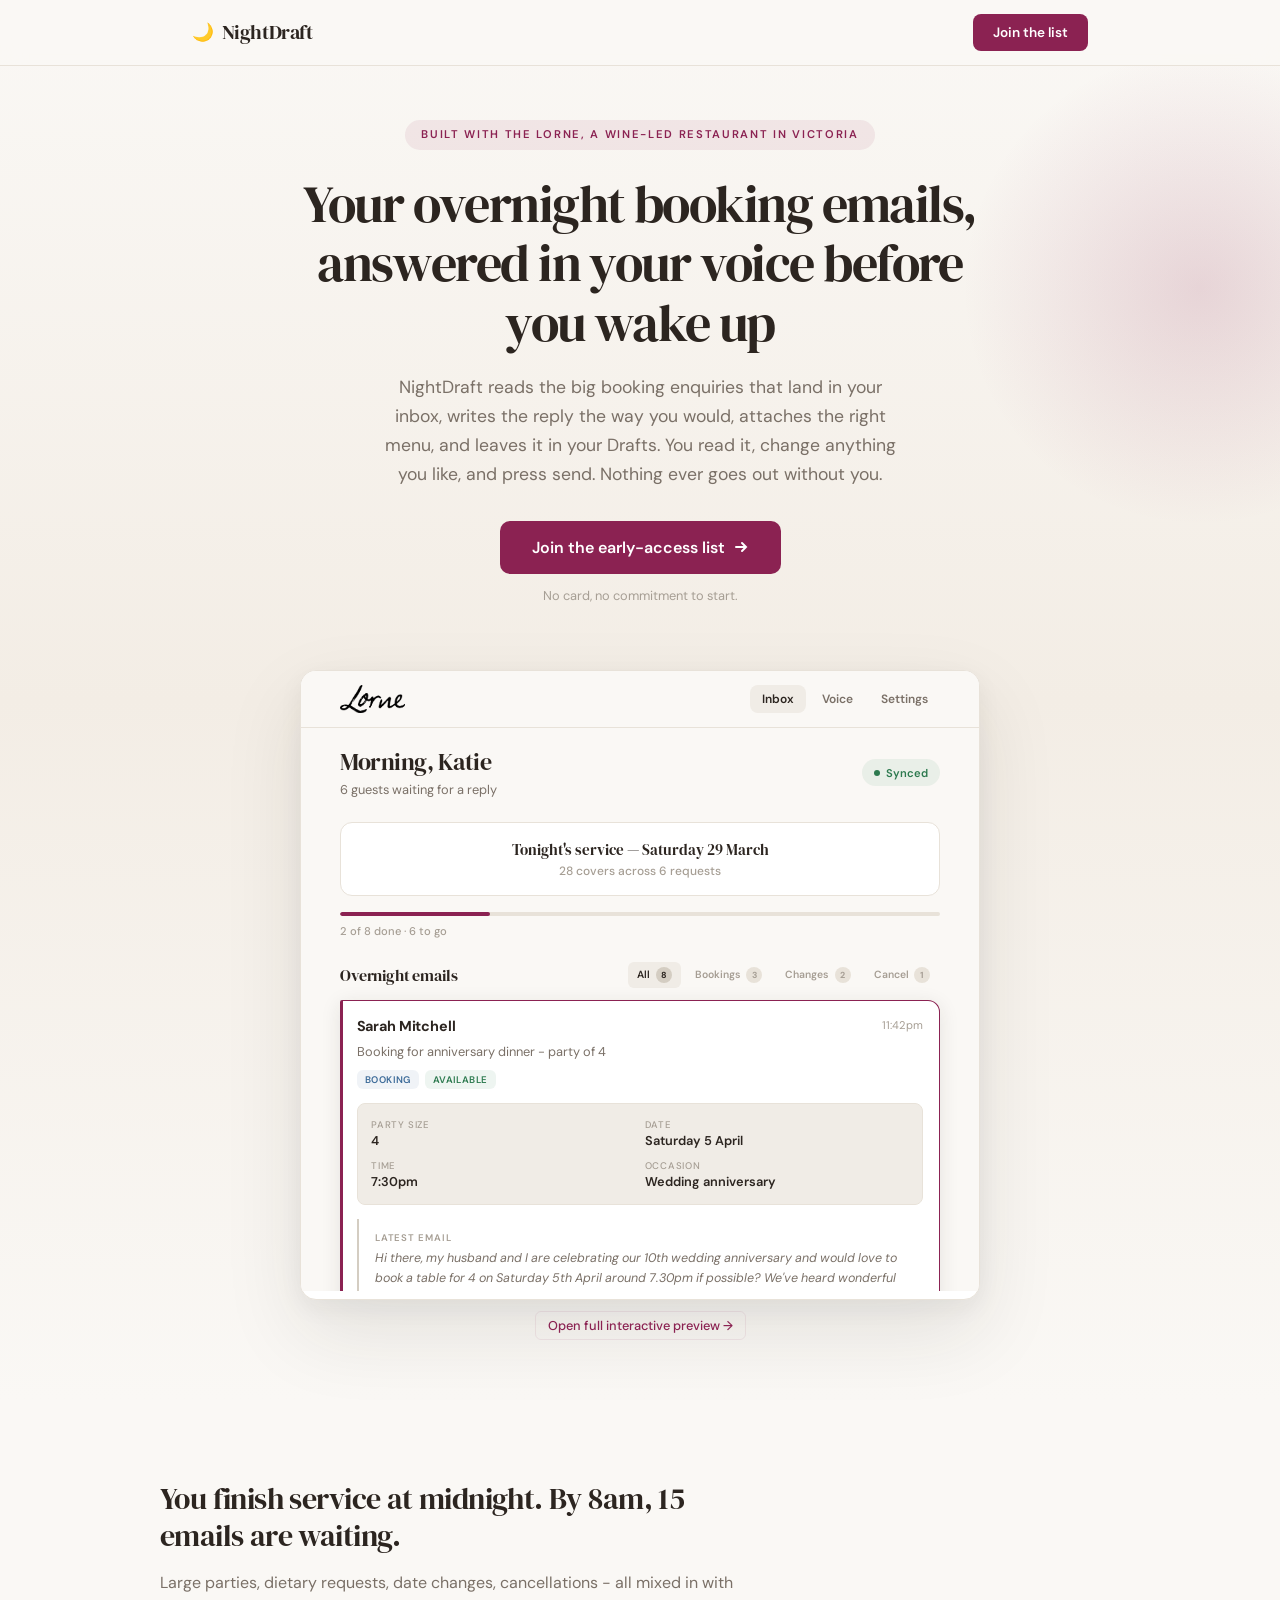
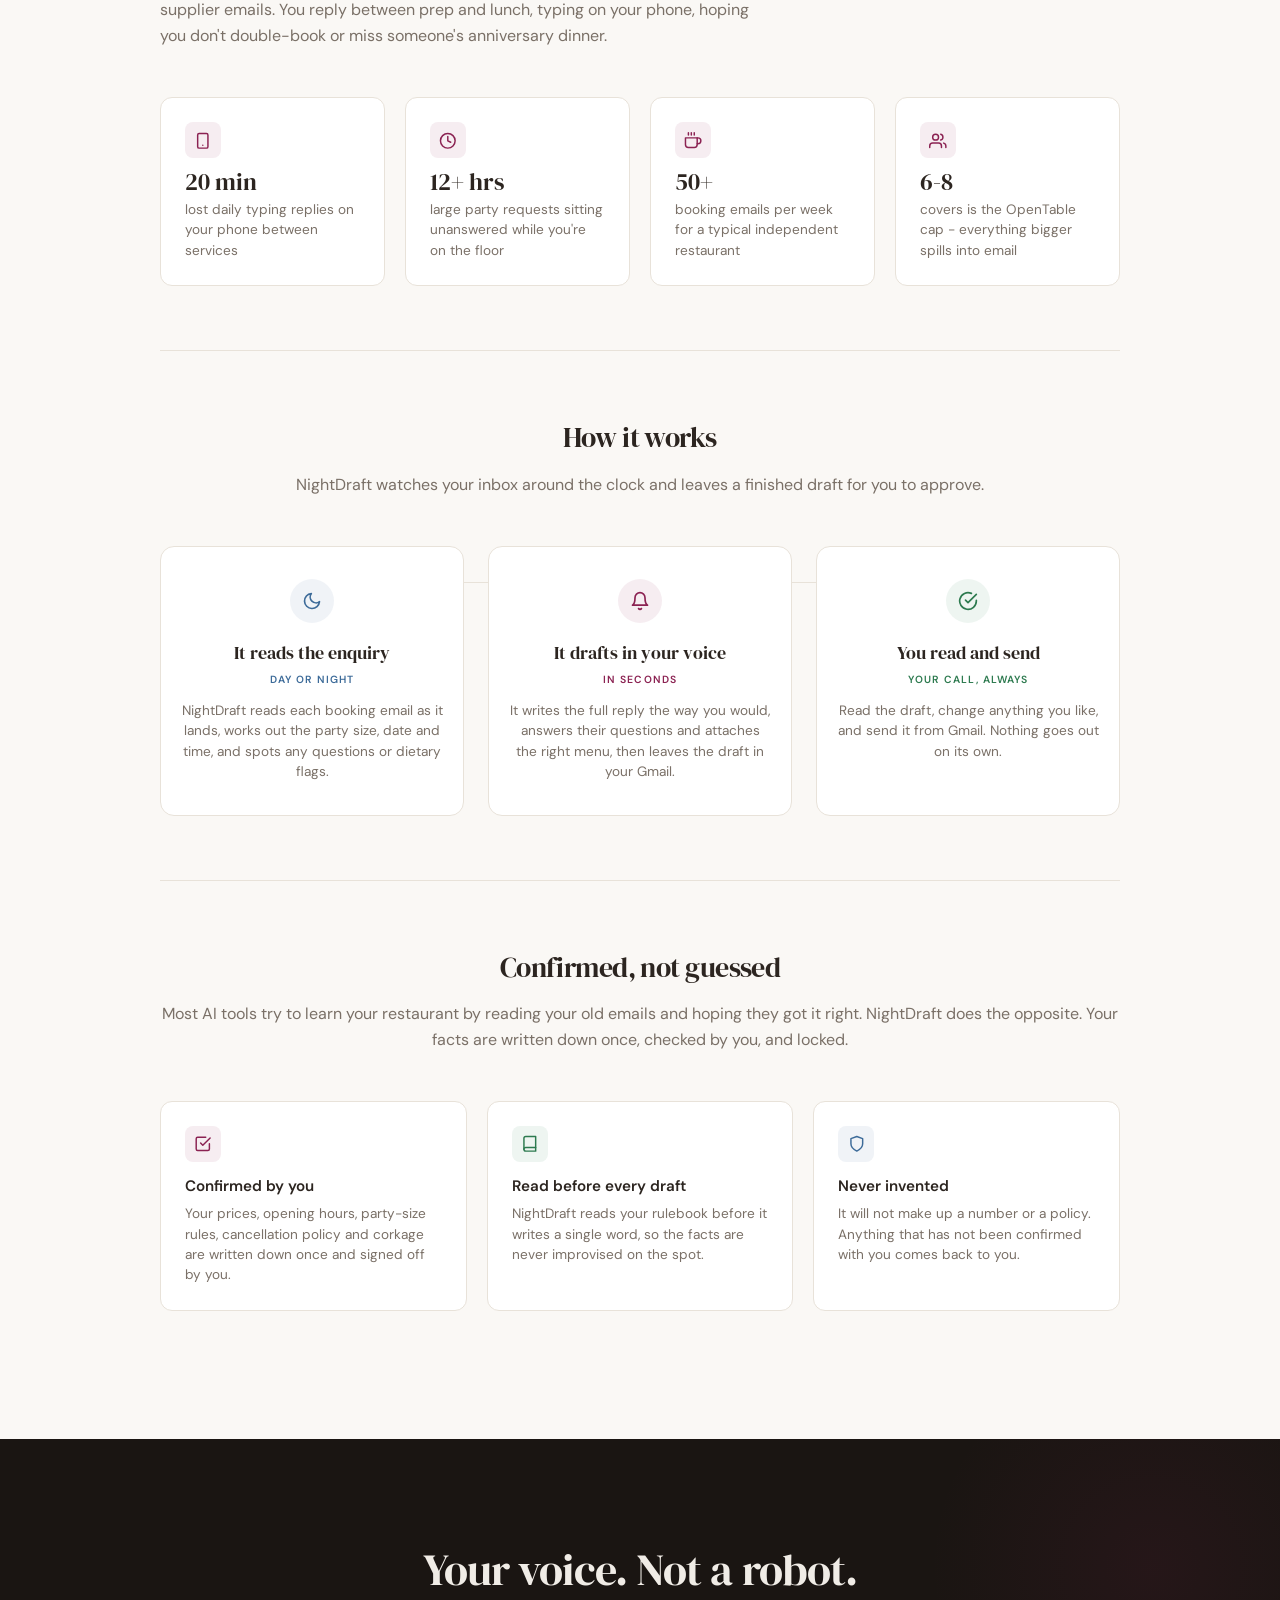
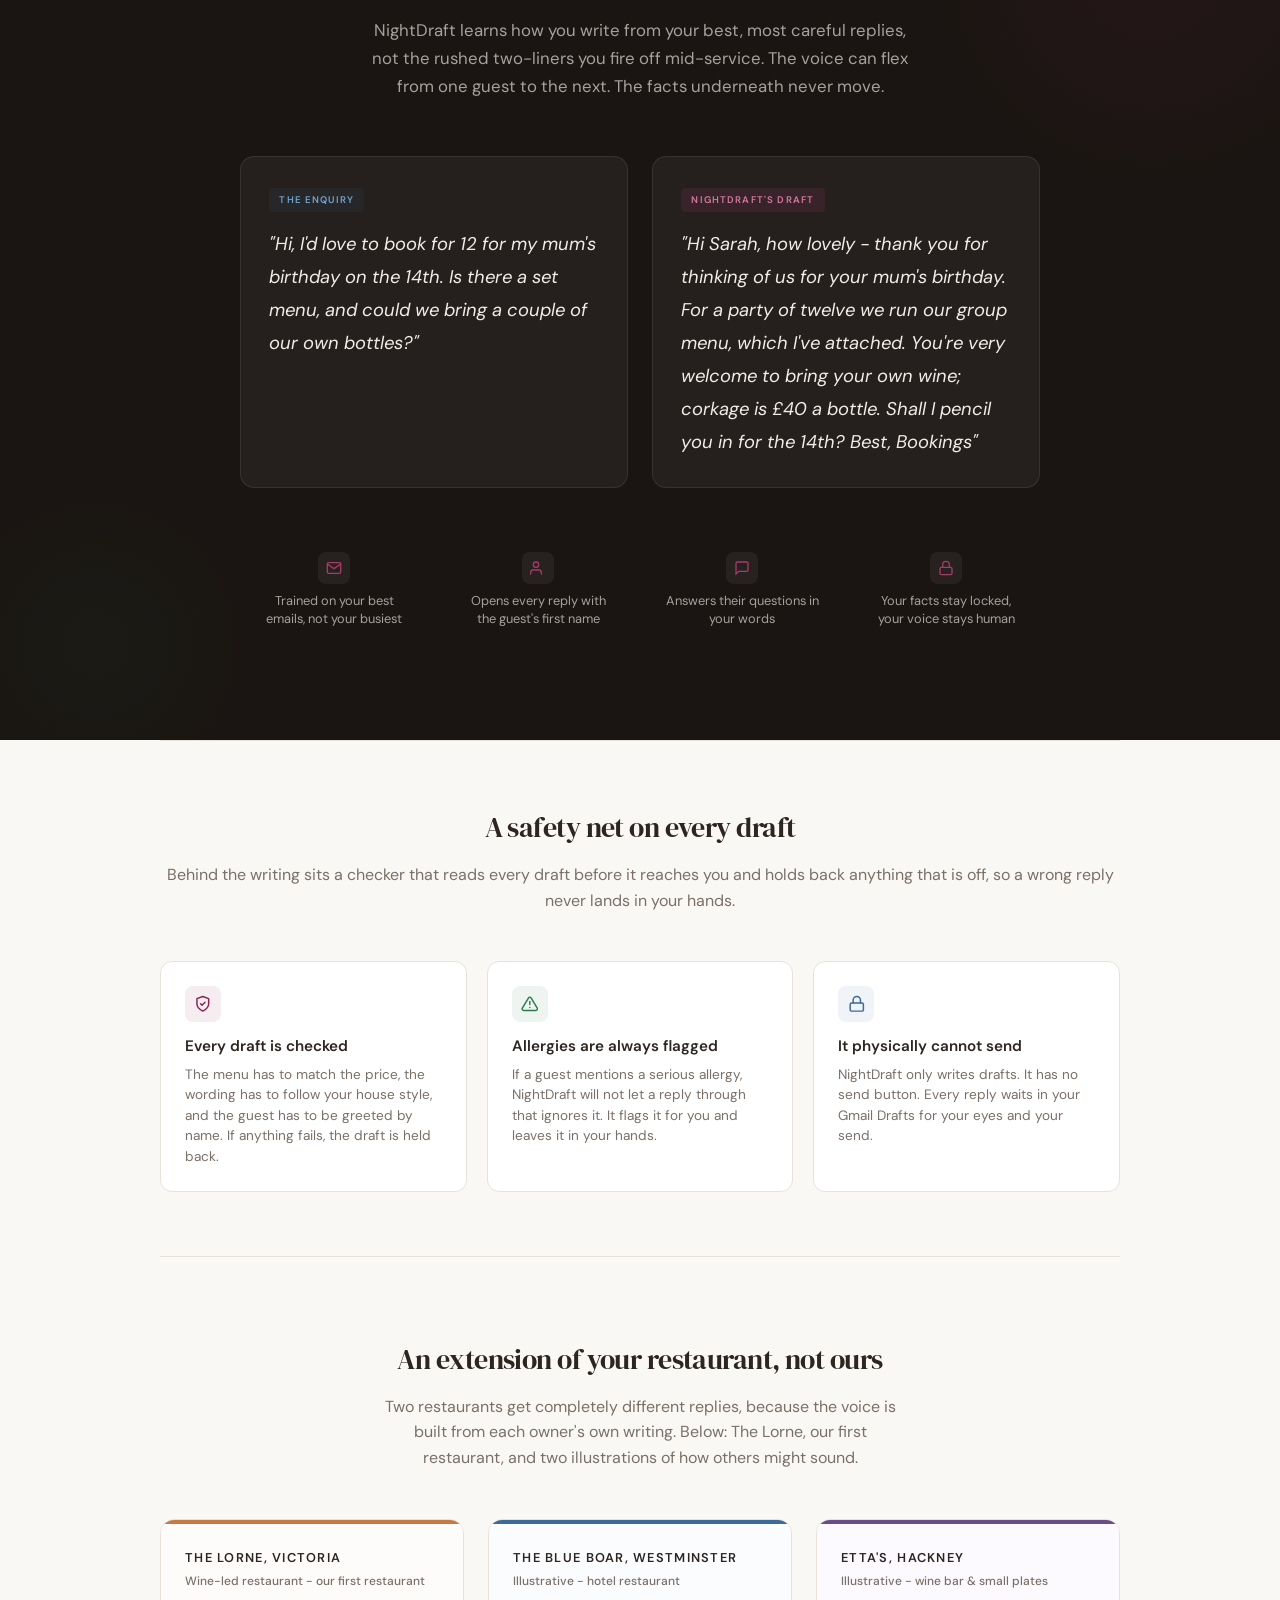
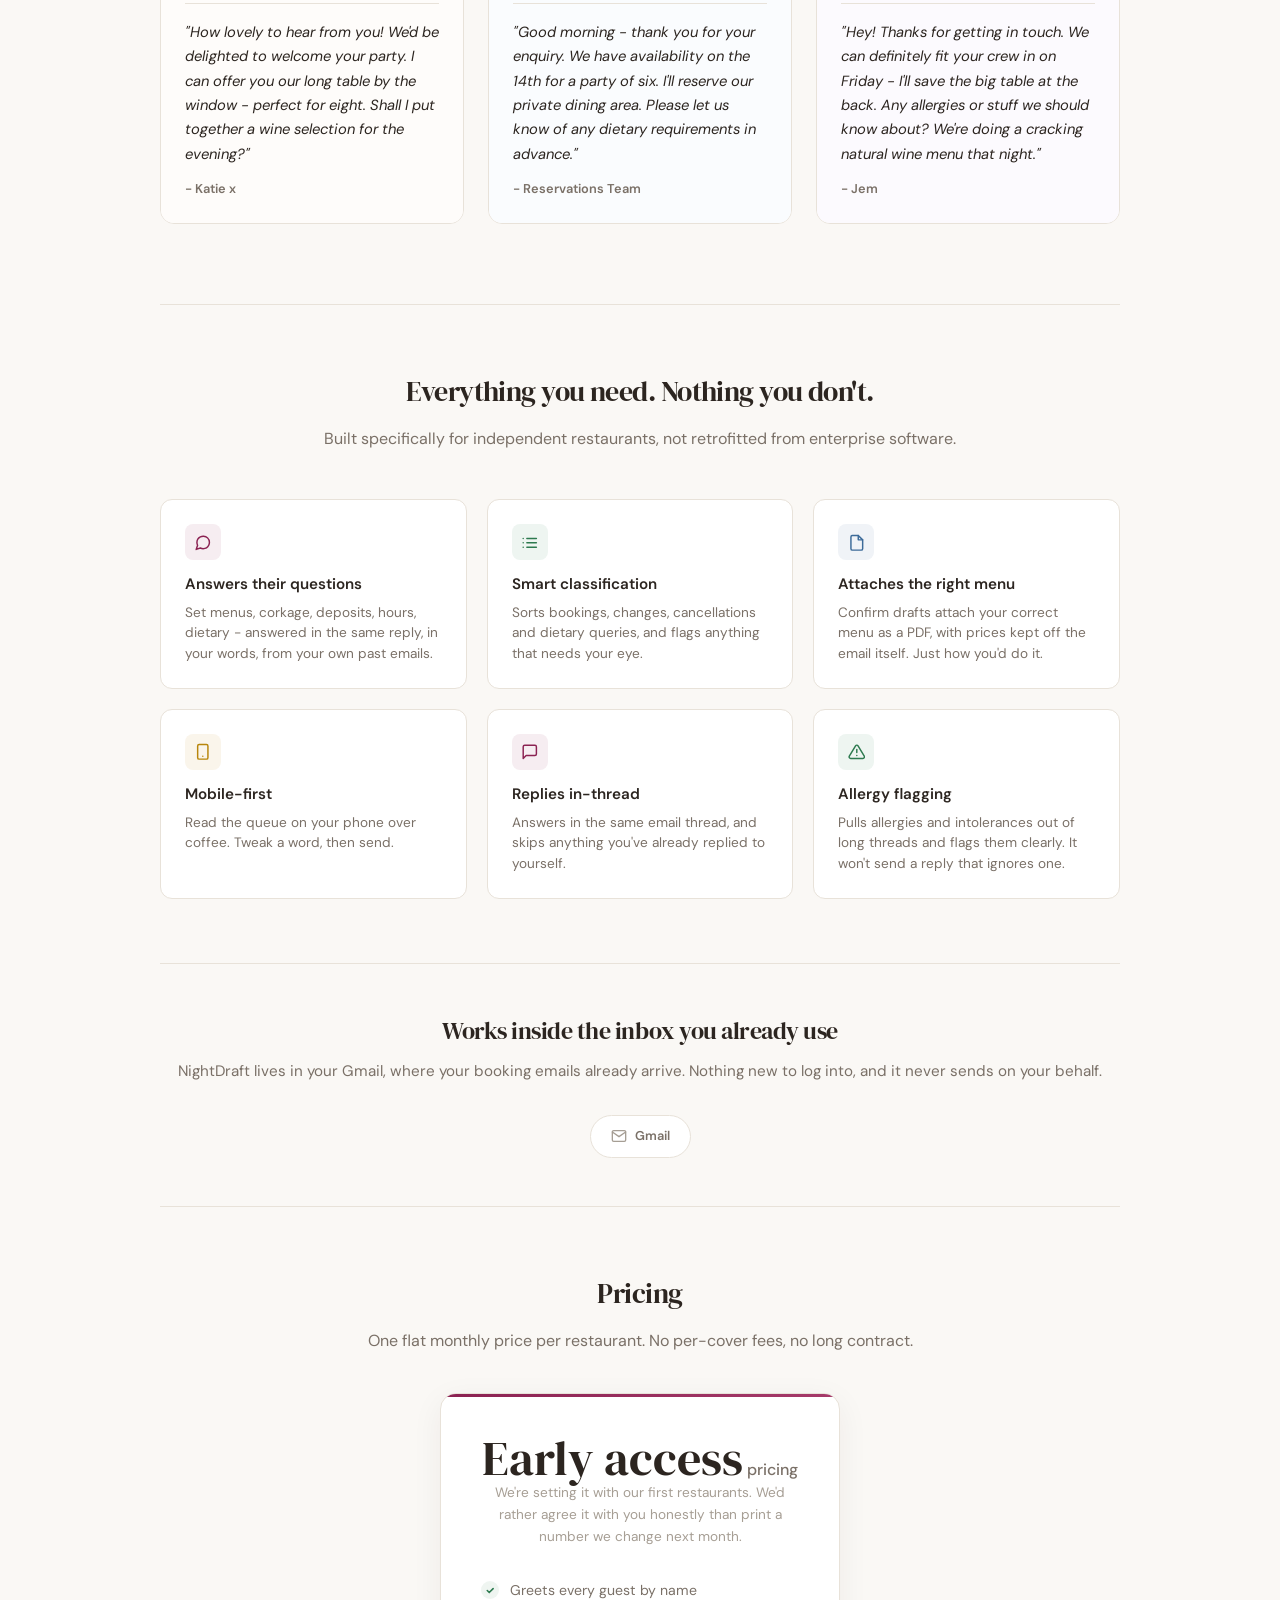
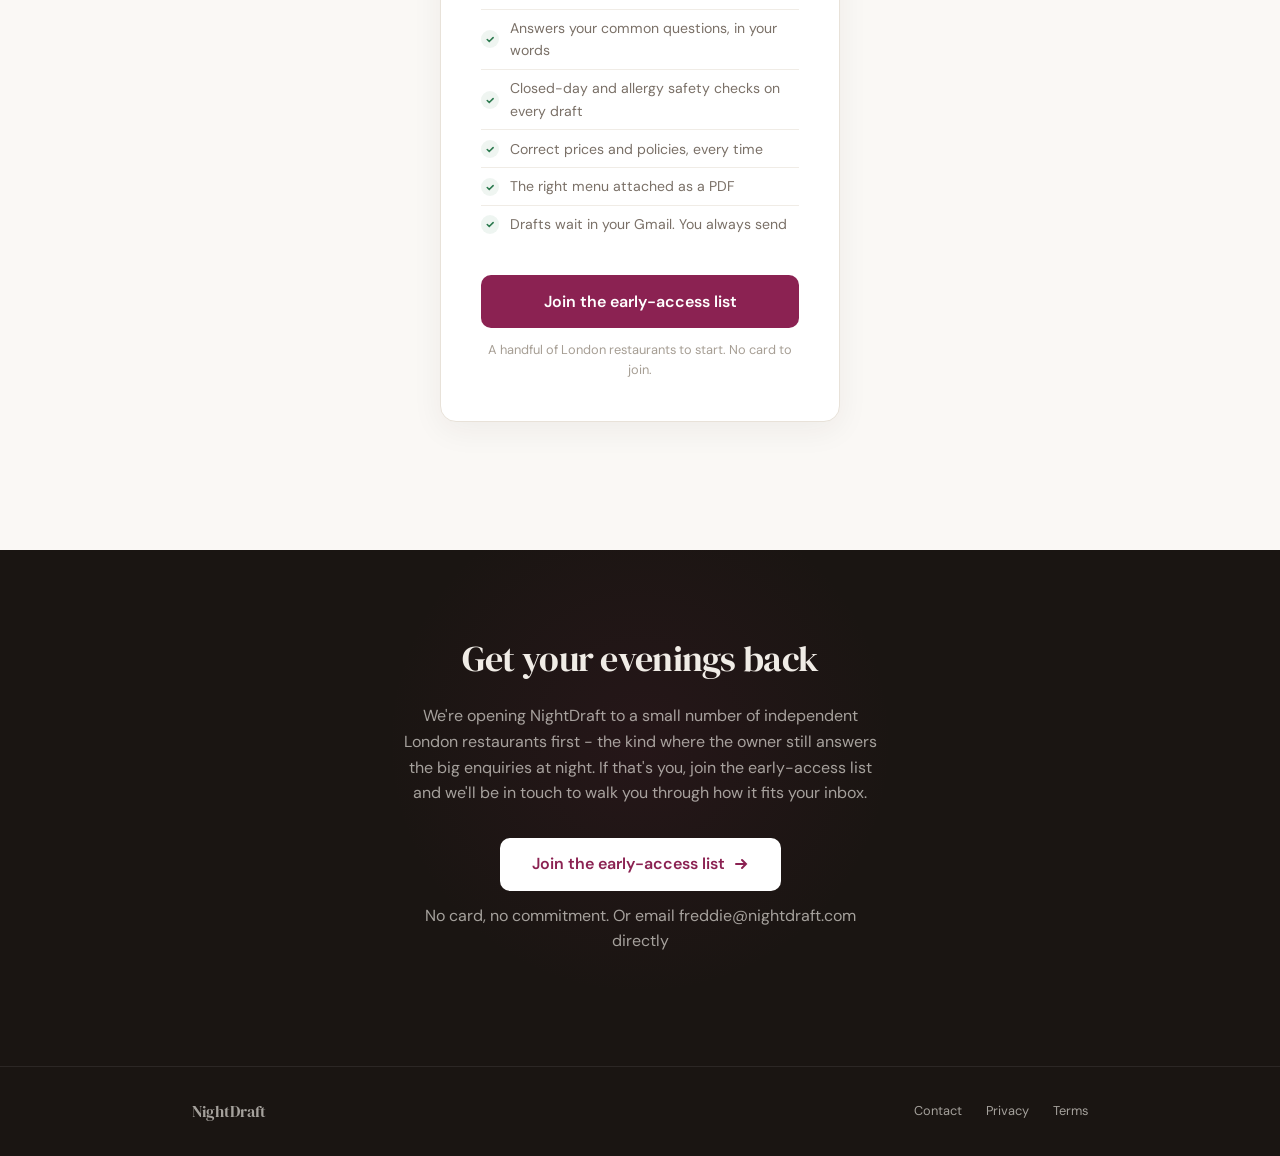
==== commit 64295371: "Refresh landing copy to the real product story Lead with the moat the page was hiding and cut the ov" ====
--- a/index.html
+++ b/index.html
@@ -3,8 +3,8 @@
 <head>
 <meta charset="UTF-8">
 <meta name="viewport" content="width=device-width, initial-scale=1.0">
-<title>NightDraft - Your overnight emails, answered before you wake up</title>
-<meta name="description" content="NightDraft reads your restaurant booking emails overnight, drafts replies in your voice, and lets you send them with one tap. Built for independent restaurants.">
+<title>NightDraft - Your booking emails, answered in your voice before you wake up</title>
+<meta name="description" content="NightDraft reads your restaurant's booking enquiries, drafts the reply in your voice, attaches the right menu, and leaves it in your Drafts to review and send. Built for independent restaurants.">
 <link rel="icon" href="data:image/svg+xml,<svg xmlns='http://www.w3.org/2000/svg' viewBox='0 0 32 32'><text y='24' font-size='24'>&#x1F319;</text></svg>">
 <link rel="preconnect" href="https://fonts.googleapis.com">
 <link rel="preconnect" href="https://fonts.gstatic.com" crossorigin>
@@ -1063,21 +1063,21 @@
             <span class="nav-moon">&#127769;</span>
             NightDraft
         </a>
-        <a href="#waitlist" class="nav-cta">Join the waitlist</a>
+        <a href="#waitlist" class="nav-cta">Join the list</a>
     </div>
 </nav>
 
 <!-- HERO -->
 <div class="hero-wrapper">
 <section class="hero section">
-    <div class="hero-label">Built with a wine-led restaurant in Victoria</div>
-    <h1>Your overnight emails, answered before you wake up</h1>
-    <p class="hero-sub">NightDraft reads your restaurant's booking emails, drafts replies in your voice, and lets you send them with one tap.</p>
+    <div class="hero-label">Built with The Lorne, a wine-led restaurant in Victoria</div>
+    <h1>Your overnight booking emails, answered in your voice before you wake up</h1>
+    <p class="hero-sub">NightDraft reads the big booking enquiries that land in your inbox, writes the reply the way you would, attaches the right menu, and leaves it in your Drafts. You read it, change anything you like, and press send. Nothing ever goes out without you.</p>
     <a href="#waitlist" class="cta-primary">
-        Join the waitlist
+        Join the early-access list
         <svg viewBox="0 0 16 16" fill="none" stroke="currentColor" stroke-width="2" stroke-linecap="round"><path d="M3 8h10M9 4l4 4-4 4"/></svg>
     </a>
-    <p class="hero-note">Free during early access. No credit card required.</p>
+    <p class="hero-note">No card, no commitment to start.</p>
 </section>
 
 <!-- MOCKUP -->
@@ -1129,32 +1129,61 @@
 
 <!-- HOW IT WORKS -->
 <section class="how section fade-up">
-    <h2>Three steps. One morning coffee.</h2>
-    <p class="how-sub">NightDraft works while you sleep and waits for you to approve.</p>
+    <h2>How it works</h2>
+    <p class="how-sub">NightDraft watches your inbox around the clock and leaves a finished draft for you to approve.</p>
     <div class="steps">
         <div class="step">
             <div class="step-icon">
                 <svg viewBox="0 0 24 24" fill="none" stroke="currentColor" stroke-width="2" stroke-linecap="round" stroke-linejoin="round"><path d="M21 12.79A9 9 0 1111.21 3 7 7 0 0021 12.79z"/></svg>
             </div>
-            <h3>Overnight</h3>
-            <div class="step-time">11pm - 8am</div>
-            <p>NightDraft reads every email that arrives overnight. Classifies each one and extracts the details: party size, date, time, occasion, dietary requirements.</p>
+            <h3>It reads the enquiry</h3>
+            <div class="step-time">Day or night</div>
+            <p>NightDraft reads each booking email as it lands, works out the party size, date and time, and spots any questions or dietary flags.</p>
         </div>
         <div class="step">
             <div class="step-icon">
                 <svg viewBox="0 0 24 24" fill="none" stroke="currentColor" stroke-width="2" stroke-linecap="round" stroke-linejoin="round"><path d="M18 8A6 6 0 006 8c0 7-3 9-3 9h18s-3-2-3-9"/><path d="M13.73 21a2 2 0 01-3.46 0"/></svg>
             </div>
-            <h3>Morning review</h3>
-            <div class="step-time">Over your first coffee</div>
-            <p>Your queue is ready - each email with a draft reply in your voice. Edit if you want, add a personal touch, or just approve. Nothing sends without your tap.</p>
+            <h3>It drafts in your voice</h3>
+            <div class="step-time">In seconds</div>
+            <p>It writes the full reply the way you would, answers their questions and attaches the right menu, then leaves the draft in your Gmail.</p>
         </div>
         <div class="step">
             <div class="step-icon">
                 <svg viewBox="0 0 24 24" fill="none" stroke="currentColor" stroke-width="2" stroke-linecap="round" stroke-linejoin="round"><path d="M22 11.08V12a10 10 0 11-5.93-9.14"/><polyline points="22 4 12 14.01 9 11.01"/></svg>
             </div>
-            <h3>Send &amp; book</h3>
-            <div class="step-time">Done before service</div>
-            <p>One tap sends the reply from your restaurant email. Booking details formatted and ready for your reservation system.</p>
+            <h3>You read and send</h3>
+            <div class="step-time">Your call, always</div>
+            <p>Read the draft, change anything you like, and send it from Gmail. Nothing goes out on its own.</p>
+        </div>
+    </div>
+</section>
+
+<!-- CONFIRMED, NOT GUESSED -->
+<section class="features section fade-up">
+    <h2>Confirmed, not guessed</h2>
+    <p class="features-sub">Most AI tools try to learn your restaurant by reading your old emails and hoping they got it right. NightDraft does the opposite. Your facts are written down once, checked by you, and locked.</p>
+    <div class="feature-grid">
+        <div class="feature-card">
+            <div class="feature-icon">
+                <svg viewBox="0 0 24 24" fill="none" stroke="currentColor" stroke-width="2" stroke-linecap="round" stroke-linejoin="round"><path d="M9 11l3 3L22 4"/><path d="M21 12v7a2 2 0 01-2 2H5a2 2 0 01-2-2V5a2 2 0 012-2h11"/></svg>
+            </div>
+            <h3>Confirmed by you</h3>
+            <p>Your prices, opening hours, party-size rules, cancellation policy and corkage are written down once and signed off by you.</p>
+        </div>
+        <div class="feature-card">
+            <div class="feature-icon">
+                <svg viewBox="0 0 24 24" fill="none" stroke="currentColor" stroke-width="2" stroke-linecap="round" stroke-linejoin="round"><path d="M4 19.5A2.5 2.5 0 016.5 17H20"/><path d="M6.5 2H20v20H6.5A2.5 2.5 0 014 19.5v-15A2.5 2.5 0 016.5 2z"/></svg>
+            </div>
+            <h3>Read before every draft</h3>
+            <p>NightDraft reads your rulebook before it writes a single word, so the facts are never improvised on the spot.</p>
+        </div>
+        <div class="feature-card">
+            <div class="feature-icon">
+                <svg viewBox="0 0 24 24" fill="none" stroke="currentColor" stroke-width="2" stroke-linecap="round" stroke-linejoin="round"><path d="M12 22s8-4 8-10V5l-8-3-8 3v7c0 6 8 10 8 10z"/></svg>
+            </div>
+            <h3>Never invented</h3>
+            <p>It will not make up a number or a policy. Anything that has not been confirmed with you comes back to you.</p>
         </div>
     </div>
 </section>
@@ -1164,17 +1193,17 @@
 <section class="voice section-wide">
     <div class="voice-header">
         <h2>Your voice. Not a robot.</h2>
-        <p>NightDraft learns how you write by studying your real email replies. Your warmth. Your turn of phrase. The way you mention the wine list for special occasions.</p>
+        <p>NightDraft learns how you write from your best, most careful replies, not the rushed two-liners you fire off mid-service. The voice can flex from one guest to the next. The facts underneath never move.</p>
     </div>
 
     <div class="voice-comparison">
         <div class="voice-card is-real">
-            <div class="voice-card-label">Your real reply</div>
-            <blockquote>"How lovely - happy anniversary! We'd be delighted to have you. I've got a beautiful corner table that would be perfect for the occasion. Could I tempt you with our tasting menu? We can absolutely accommodate the dairy-free requirement."</blockquote>
+            <div class="voice-card-label">The enquiry</div>
+            <blockquote>"Hi, I'd love to book for 12 for my mum's birthday on the 14th. Is there a set menu, and could we bring a couple of our own bottles?"</blockquote>
         </div>
         <div class="voice-card is-draft">
             <div class="voice-card-label">NightDraft's draft</div>
-            <blockquote>"How lovely - congratulations! We'd be delighted to have you both. I've a wonderful table in mind for the evening - our corner spot would be perfect for the occasion. Our tasting menu would be ideal, and the dairy-free requirement is no problem at all."</blockquote>
+            <blockquote>"Hi Sarah, how lovely - thank you for thinking of us for your mum's birthday. For a party of twelve we run our group menu, which I've attached. You're very welcome to bring your own wine; corkage is &pound;40 a bottle. Shall I pencil you in for the 14th? Best, Bookings"</blockquote>
         </div>
     </div>
 
@@ -1183,42 +1212,71 @@
             <div class="voice-feature-icon">
                 <svg viewBox="0 0 24 24" fill="none" stroke="currentColor" stroke-width="2" stroke-linecap="round"><path d="M4 4h16c1.1 0 2 .9 2 2v12c0 1.1-.9 2-2 2H4c-1.1 0-2-.9-2-2V6c0-1.1.9-2 2-2z"/><polyline points="22,6 12,13 2,6"/></svg>
             </div>
-            <p>Trained on your real sent replies</p>
+            <p>Trained on your best emails, not your busiest</p>
         </div>
         <div class="voice-feature">
             <div class="voice-feature-icon">
                 <svg viewBox="0 0 24 24" fill="none" stroke="currentColor" stroke-width="2" stroke-linecap="round"><path d="M17 21v-2a4 4 0 00-4-4H5a4 4 0 00-4 4v2"/><circle cx="9" cy="7" r="4"/></svg>
             </div>
-            <p>Learns returning guests over time</p>
+            <p>Opens every reply with the guest's first name</p>
         </div>
         <div class="voice-feature">
             <div class="voice-feature-icon">
-                <svg viewBox="0 0 24 24" fill="none" stroke="currentColor" stroke-width="2" stroke-linecap="round"><path d="M12 20h9"/><path d="M16.5 3.5a2.121 2.121 0 013 3L7 19l-4 1 1-4L16.5 3.5z"/></svg>
-            </div>
-            <p>You edit, it learns and adapts</p>
+                <svg viewBox="0 0 24 24" fill="none" stroke="currentColor" stroke-width="2" stroke-linecap="round"><path d="M21 15a2 2 0 01-2 2H7l-4 4V5a2 2 0 012-2h14a2 2 0 012 2z"/></svg>
+            </div>
+            <p>Answers their questions in your words</p>
         </div>
         <div class="voice-feature">
             <div class="voice-feature-icon">
-                <svg viewBox="0 0 24 24" fill="none" stroke="currentColor" stroke-width="2" stroke-linecap="round"><path d="M3 9l9-7 9 7v11a2 2 0 01-2 2H5a2 2 0 01-2-2z"/><polyline points="9 22 9 12 15 12 15 22"/></svg>
-            </div>
-            <p>Picks up your house rules</p>
+                <svg viewBox="0 0 24 24" fill="none" stroke="currentColor" stroke-width="2" stroke-linecap="round"><rect x="3" y="11" width="18" height="11" rx="2" ry="2"/><path d="M7 11V7a5 5 0 0110 0v4"/></svg>
+            </div>
+            <p>Your facts stay locked, your voice stays human</p>
         </div>
     </div>
 </section>
 </div>
+
+<!-- SAFETY -->
+<section class="features section fade-up">
+    <h2>A safety net on every draft</h2>
+    <p class="features-sub">Behind the writing sits a checker that reads every draft before it reaches you and holds back anything that is off, so a wrong reply never lands in your hands.</p>
+    <div class="feature-grid">
+        <div class="feature-card">
+            <div class="feature-icon">
+                <svg viewBox="0 0 24 24" fill="none" stroke="currentColor" stroke-width="2" stroke-linecap="round" stroke-linejoin="round"><path d="M12 22s8-4 8-10V5l-8-3-8 3v7c0 6 8 10 8 10z"/><polyline points="9 12 11 14 15 10"/></svg>
+            </div>
+            <h3>Every draft is checked</h3>
+            <p>The menu has to match the price, the wording has to follow your house style, and the guest has to be greeted by name. If anything fails, the draft is held back.</p>
+        </div>
+        <div class="feature-card">
+            <div class="feature-icon">
+                <svg viewBox="0 0 24 24" fill="none" stroke="currentColor" stroke-width="2" stroke-linecap="round" stroke-linejoin="round"><path d="M10.29 3.86L1.82 18a2 2 0 001.71 3h16.94a2 2 0 001.71-3L13.71 3.86a2 2 0 00-3.42 0z"/><line x1="12" y1="9" x2="12" y2="13"/><line x1="12" y1="17" x2="12.01" y2="17"/></svg>
+            </div>
+            <h3>Allergies are always flagged</h3>
+            <p>If a guest mentions a serious allergy, NightDraft will not let a reply through that ignores it. It flags it for you and leaves it in your hands.</p>
+        </div>
+        <div class="feature-card">
+            <div class="feature-icon">
+                <svg viewBox="0 0 24 24" fill="none" stroke="currentColor" stroke-width="2" stroke-linecap="round" stroke-linejoin="round"><rect x="3" y="11" width="18" height="11" rx="2" ry="2"/><path d="M7 11V7a5 5 0 0110 0v4"/></svg>
+            </div>
+            <h3>It physically cannot send</h3>
+            <p>NightDraft only writes drafts. It has no send button. Every reply waits in your Gmail Drafts for your eyes and your send.</p>
+        </div>
+    </div>
+</section>
 
 <!-- BRAND EXTENSION -->
 <section class="brand section fade-up">
     <div class="brand-header">
         <h2>An extension of your restaurant, not ours</h2>
-        <p>Two restaurants using NightDraft will produce completely different replies. The voice is yours - customised, trained, and improving for you.</p>
+        <p>Two restaurants get completely different replies, because the voice is built from each owner's own writing. Below: The Lorne, our first restaurant, and two illustrations of how others might sound.</p>
     </div>
     <div class="brand-showcase">
         <div class="brand-restaurant">
             <div class="brand-restaurant-bar"></div>
             <div class="brand-restaurant-body">
                 <div class="brand-restaurant-name">The Lorne, Victoria</div>
-                <div class="brand-restaurant-type">Neighbourhood bistro, 48 covers</div>
+                <div class="brand-restaurant-type">Wine-led restaurant - our first restaurant</div>
                 <div class="brand-restaurant-quote">
                     "How lovely to hear from you! We'd be delighted to welcome your party. I can offer you our long table by the window - perfect for eight. Shall I put together a wine selection for the evening?"
                     <div class="brand-restaurant-signoff">- Katie x</div>
@@ -1229,7 +1287,7 @@
             <div class="brand-restaurant-bar"></div>
             <div class="brand-restaurant-body">
                 <div class="brand-restaurant-name">The Blue Boar, Westminster</div>
-                <div class="brand-restaurant-type">Hotel restaurant, 72 covers</div>
+                <div class="brand-restaurant-type">Illustrative - hotel restaurant</div>
                 <div class="brand-restaurant-quote">
                     "Good morning - thank you for your enquiry. We have availability on the 14th for a party of six. I'll reserve our private dining area. Please let us know of any dietary requirements in advance."
                     <div class="brand-restaurant-signoff">- Reservations Team</div>
@@ -1240,9 +1298,9 @@
             <div class="brand-restaurant-bar"></div>
             <div class="brand-restaurant-body">
                 <div class="brand-restaurant-name">Etta's, Hackney</div>
-                <div class="brand-restaurant-type">Wine bar & small plates, 36 covers</div>
+                <div class="brand-restaurant-type">Illustrative - wine bar &amp; small plates</div>
                 <div class="brand-restaurant-quote">
-                    "Hey! Thanks for getting in touch. We can definitely fit your crew in on Friday - I'll save the big table at the back. Any allergies or stuff we should know about? We're doing a sick natural wine menu that night."
+                    "Hey! Thanks for getting in touch. We can definitely fit your crew in on Friday - I'll save the big table at the back. Any allergies or stuff we should know about? We're doing a cracking natural wine menu that night."
                     <div class="brand-restaurant-signoff">- Jem</div>
                 </div>
             </div>
@@ -1257,109 +1315,91 @@
     <div class="feature-grid">
         <div class="feature-card">
             <div class="feature-icon">
-                <svg viewBox="0 0 24 24" fill="none" stroke="currentColor" stroke-width="2" stroke-linecap="round" stroke-linejoin="round"><rect x="3" y="11" width="18" height="11" rx="2" ry="2"/><path d="M7 11V7a5 5 0 0110 0v4"/></svg>
-            </div>
-            <h3>Human in the loop. Always.</h3>
-            <p>Nothing sends without your approval. NightDraft drafts, you decide.</p>
+                <svg viewBox="0 0 24 24" fill="none" stroke="currentColor" stroke-width="2" stroke-linecap="round" stroke-linejoin="round"><path d="M21 11.5a8.38 8.38 0 01-.9 3.8 8.5 8.5 0 01-7.6 4.7 8.38 8.38 0 01-3.8-.9L3 21l1.9-5.7a8.38 8.38 0 01-.9-3.8 8.5 8.5 0 014.7-7.6 8.38 8.38 0 013.8-.9h.5a8.48 8.48 0 018 8v.5z"/></svg>
+            </div>
+            <h3>Answers their questions</h3>
+            <p>Set menus, corkage, deposits, hours, dietary - answered in the same reply, in your words, from your own past emails.</p>
         </div>
         <div class="feature-card">
             <div class="feature-icon">
-                <svg viewBox="0 0 24 24" fill="none" stroke="currentColor" stroke-width="2" stroke-linecap="round" stroke-linejoin="round"><path d="M4 4h16c1.1 0 2 .9 2 2v12c0 1.1-.9 2-2 2H4c-1.1 0-2-.9-2-2V6c0-1.1.9-2 2-2z"/><polyline points="22,6 12,13 2,6"/></svg>
+                <svg viewBox="0 0 24 24" fill="none" stroke="currentColor" stroke-width="2" stroke-linecap="round" stroke-linejoin="round"><line x1="8" y1="6" x2="21" y2="6"/><line x1="8" y1="12" x2="21" y2="12"/><line x1="8" y1="18" x2="21" y2="18"/><line x1="3" y1="6" x2="3.01" y2="6"/><line x1="3" y1="12" x2="3.01" y2="12"/><line x1="3" y1="18" x2="3.01" y2="18"/></svg>
             </div>
             <h3>Smart classification</h3>
-            <p>Sorts bookings, modifications, cancellations, dietary queries. Priority-flagged.</p>
+            <p>Sorts bookings, changes, cancellations and dietary queries, and flags anything that needs your eye.</p>
         </div>
         <div class="feature-card">
             <div class="feature-icon">
-                <svg viewBox="0 0 24 24" fill="none" stroke="currentColor" stroke-width="2" stroke-linecap="round" stroke-linejoin="round"><rect x="3" y="4" width="18" height="18" rx="2" ry="2"/><line x1="16" y1="2" x2="16" y2="6"/><line x1="8" y1="2" x2="8" y2="6"/><line x1="3" y1="10" x2="21" y2="10"/></svg>
-            </div>
-            <h3>Works with your booking system</h3>
-            <p>Formatted for OpenTable, SevenRooms, ResDiary, or Resy. One-tap copy.</p>
+                <svg viewBox="0 0 24 24" fill="none" stroke="currentColor" stroke-width="2" stroke-linecap="round" stroke-linejoin="round"><path d="M14 2H6a2 2 0 00-2 2v16a2 2 0 002 2h12a2 2 0 002-2V8z"/><polyline points="14 2 14 8 20 8"/></svg>
+            </div>
+            <h3>Attaches the right menu</h3>
+            <p>Confirm drafts attach your correct menu as a PDF, with prices kept off the email itself. Just how you'd do it.</p>
         </div>
         <div class="feature-card">
             <div class="feature-icon">
                 <svg viewBox="0 0 24 24" fill="none" stroke="currentColor" stroke-width="2" stroke-linecap="round" stroke-linejoin="round"><rect x="5" y="2" width="14" height="20" rx="2" ry="2"/><line x1="12" y1="18" x2="12.01" y2="18"/></svg>
             </div>
             <h3>Mobile-first</h3>
-            <p>Review emails on your phone over coffee. Tap to approve, swipe to skip.</p>
+            <p>Read the queue on your phone over coffee. Tweak a word, then send.</p>
         </div>
         <div class="feature-card">
             <div class="feature-icon">
                 <svg viewBox="0 0 24 24" fill="none" stroke="currentColor" stroke-width="2" stroke-linecap="round" stroke-linejoin="round"><path d="M21 15a2 2 0 01-2 2H7l-4 4V5a2 2 0 012-2h14a2 2 0 012 2z"/></svg>
             </div>
-            <h3>Thread memory</h3>
-            <p>Full conversation with each guest. Catches changes in follow-ups.</p>
+            <h3>Replies in-thread</h3>
+            <p>Answers in the same email thread, and skips anything you've already replied to yourself.</p>
         </div>
         <div class="feature-card">
             <div class="feature-icon">
-                <svg viewBox="0 0 24 24" fill="none" stroke="currentColor" stroke-width="2" stroke-linecap="round" stroke-linejoin="round"><path d="M18 8h1a4 4 0 010 8h-1"/><path d="M2 8h16v9a4 4 0 01-4 4H6a4 4 0 01-4-4V8z"/><line x1="6" y1="1" x2="6" y2="4"/><line x1="10" y1="1" x2="10" y2="4"/><line x1="14" y1="1" x2="14" y2="4"/></svg>
-            </div>
-            <h3>Dietary extraction</h3>
-            <p>Pulls out allergies and intolerances from long threads. Flags them clearly.</p>
+                <svg viewBox="0 0 24 24" fill="none" stroke="currentColor" stroke-width="2" stroke-linecap="round" stroke-linejoin="round"><path d="M10.29 3.86L1.82 18a2 2 0 001.71 3h16.94a2 2 0 001.71-3L13.71 3.86a2 2 0 00-3.42 0z"/><line x1="12" y1="9" x2="12" y2="13"/><line x1="12" y1="17" x2="12.01" y2="17"/></svg>
+            </div>
+            <h3>Allergy flagging</h3>
+            <p>Pulls allergies and intolerances out of long threads and flags them clearly. It won't send a reply that ignores one.</p>
         </div>
     </div>
 </section>
 
 <!-- INTEGRATIONS -->
 <section class="integrations section fade-up">
-    <h2>Connects to what you already use</h2>
-    <p class="integrations-sub">Sits alongside your existing tools. No rip-and-replace.</p>
+    <h2>Works inside the inbox you already use</h2>
+    <p class="integrations-sub">NightDraft lives in your Gmail, where your booking emails already arrive. Nothing new to log into, and it never sends on your behalf.</p>
     <div class="integration-row">
         <div class="integration-pill">
             <svg viewBox="0 0 24 24" fill="none" stroke="currentColor" stroke-width="2" stroke-linecap="round"><path d="M4 4h16c1.1 0 2 .9 2 2v12c0 1.1-.9 2-2 2H4c-1.1 0-2-.9-2-2V6c0-1.1.9-2 2-2z"/><polyline points="22,6 12,13 2,6"/></svg>
             Gmail
         </div>
-        <div class="integration-pill">
-            <svg viewBox="0 0 24 24" fill="none" stroke="currentColor" stroke-width="2" stroke-linecap="round"><rect x="3" y="4" width="18" height="18" rx="2" ry="2"/><line x1="16" y1="2" x2="16" y2="6"/><line x1="8" y1="2" x2="8" y2="6"/><line x1="3" y1="10" x2="21" y2="10"/></svg>
-            OpenTable
-        </div>
-        <div class="integration-pill">
-            <svg viewBox="0 0 24 24" fill="none" stroke="currentColor" stroke-width="2" stroke-linecap="round"><path d="M17 21v-2a4 4 0 00-4-4H5a4 4 0 00-4 4v2"/><circle cx="9" cy="7" r="4"/></svg>
-            SevenRooms
-        </div>
-        <div class="integration-pill">
-            <svg viewBox="0 0 24 24" fill="none" stroke="currentColor" stroke-width="2" stroke-linecap="round"><path d="M2 3h6a4 4 0 014 4v14a3 3 0 00-3-3H2z"/><path d="M22 3h-6a4 4 0 00-4 4v14a3 3 0 013-3h7z"/></svg>
-            ResDiary
-        </div>
-        <div class="integration-pill">
-            <svg viewBox="0 0 24 24" fill="none" stroke="currentColor" stroke-width="2" stroke-linecap="round"><circle cx="12" cy="12" r="10"/><line x1="2" y1="12" x2="22" y2="12"/></svg>
-            Resy
-        </div>
     </div>
 </section>
 
 <!-- PRICING -->
 <section class="pricing section fade-up" id="pricing">
-    <h2>Simple pricing. No surprises.</h2>
-    <p class="pricing-sub">One plan. No per-cover fees. No long contracts.</p>
+    <h2>Pricing</h2>
+    <p class="pricing-sub">One flat monthly price per restaurant. No per-cover fees, no long contract.</p>
     <div class="pricing-card">
-        <div class="pricing-amount">&pound;99<span> /month</span></div>
-        <div class="pricing-period">Cancel anytime. Free during early access.</div>
+        <div class="pricing-amount">Early access<span> pricing</span></div>
+        <div class="pricing-period">We're setting it with our first restaurants. We'd rather agree it with you honestly than print a number we change next month.</div>
         <ul class="pricing-features">
-            <li><span class="check"><svg viewBox="0 0 16 16" fill="none" stroke="currentColor" stroke-width="2.5" stroke-linecap="round"><polyline points="3.5 8.5 6.5 11.5 12.5 5.5"/></svg></span> Unlimited email processing</li>
-            <li><span class="check"><svg viewBox="0 0 16 16" fill="none" stroke="currentColor" stroke-width="2.5" stroke-linecap="round"><polyline points="3.5 8.5 6.5 11.5 12.5 5.5"/></svg></span> Voice training on your real replies</li>
-            <li><span class="check"><svg viewBox="0 0 16 16" fill="none" stroke="currentColor" stroke-width="2.5" stroke-linecap="round"><polyline points="3.5 8.5 6.5 11.5 12.5 5.5"/></svg></span> Smart classification and priority sorting</li>
-            <li><span class="check"><svg viewBox="0 0 16 16" fill="none" stroke="currentColor" stroke-width="2.5" stroke-linecap="round"><polyline points="3.5 8.5 6.5 11.5 12.5 5.5"/></svg></span> Booking detail extraction</li>
-            <li><span class="check"><svg viewBox="0 0 16 16" fill="none" stroke="currentColor" stroke-width="2.5" stroke-linecap="round"><polyline points="3.5 8.5 6.5 11.5 12.5 5.5"/></svg></span> Integration with your reservation system</li>
-            <li><span class="check"><svg viewBox="0 0 16 16" fill="none" stroke="currentColor" stroke-width="2.5" stroke-linecap="round"><polyline points="3.5 8.5 6.5 11.5 12.5 5.5"/></svg></span> Thread memory and guest history</li>
-            <li><span class="check"><svg viewBox="0 0 16 16" fill="none" stroke="currentColor" stroke-width="2.5" stroke-linecap="round"><polyline points="3.5 8.5 6.5 11.5 12.5 5.5"/></svg></span> Dietary and allergy flagging</li>
-            <li><span class="check"><svg viewBox="0 0 16 16" fill="none" stroke="currentColor" stroke-width="2.5" stroke-linecap="round"><polyline points="3.5 8.5 6.5 11.5 12.5 5.5"/></svg></span> Mobile-first interface</li>
+            <li><span class="check"><svg viewBox="0 0 16 16" fill="none" stroke="currentColor" stroke-width="2.5" stroke-linecap="round"><polyline points="3.5 8.5 6.5 11.5 12.5 5.5"/></svg></span> Greets every guest by name</li>
+            <li><span class="check"><svg viewBox="0 0 16 16" fill="none" stroke="currentColor" stroke-width="2.5" stroke-linecap="round"><polyline points="3.5 8.5 6.5 11.5 12.5 5.5"/></svg></span> Answers your common questions, in your words</li>
+            <li><span class="check"><svg viewBox="0 0 16 16" fill="none" stroke="currentColor" stroke-width="2.5" stroke-linecap="round"><polyline points="3.5 8.5 6.5 11.5 12.5 5.5"/></svg></span> Closed-day and allergy safety checks on every draft</li>
+            <li><span class="check"><svg viewBox="0 0 16 16" fill="none" stroke="currentColor" stroke-width="2.5" stroke-linecap="round"><polyline points="3.5 8.5 6.5 11.5 12.5 5.5"/></svg></span> Correct prices and policies, every time</li>
+            <li><span class="check"><svg viewBox="0 0 16 16" fill="none" stroke="currentColor" stroke-width="2.5" stroke-linecap="round"><polyline points="3.5 8.5 6.5 11.5 12.5 5.5"/></svg></span> The right menu attached as a PDF</li>
+            <li><span class="check"><svg viewBox="0 0 16 16" fill="none" stroke="currentColor" stroke-width="2.5" stroke-linecap="round"><polyline points="3.5 8.5 6.5 11.5 12.5 5.5"/></svg></span> Drafts wait in your Gmail. You always send</li>
         </ul>
-        <a href="#waitlist" class="pricing-cta">Join the waitlist</a>
-        <p class="pricing-note">Less than the cost of one extra cover per month</p>
+        <a href="#waitlist" class="pricing-cta">Join the early-access list</a>
+        <p class="pricing-note">A handful of London restaurants to start. No card to join.</p>
     </div>
 </section>
 
 <!-- FINAL CTA -->
 <div class="final-cta-wrapper" id="waitlist">
 <section class="final-cta section fade-up">
-    <h2>Stop answering emails at midnight</h2>
-    <p>Join the waitlist for early access. We're onboarding a small number of independent restaurants in London first.</p>
-    <a href="mailto:freddie@nightdraft.com?subject=NightDraft%20waitlist&body=Restaurant%20name:%0ACovers:%0ABooking%20system%20(OpenTable/SevenRooms/other):%0A" class="cta-primary-light">
-        Get early access
+    <h2>Get your evenings back</h2>
+    <p>We're opening NightDraft to a small number of independent London restaurants first - the kind where the owner still answers the big enquiries at night. If that's you, join the early-access list and we'll be in touch to walk you through how it fits your inbox.</p>
+    <a href="mailto:freddie@nightdraft.com?subject=NightDraft%20early%20access&body=Restaurant%20name:%0ACovers:%0AAnything%20you'd%20like%20us%20to%20know:%0A" class="cta-primary-light">
+        Join the early-access list
         <svg viewBox="0 0 16 16" fill="none" stroke="currentColor" stroke-width="2" stroke-linecap="round"><path d="M3 8h10M9 4l4 4-4 4"/></svg>
     </a>
-    <p class="hero-note">Or email freddie@nightdraft.com directly</p>
+    <p class="hero-note">No card, no commitment. Or email freddie@nightdraft.com directly</p>
 </section>
 </div>
 
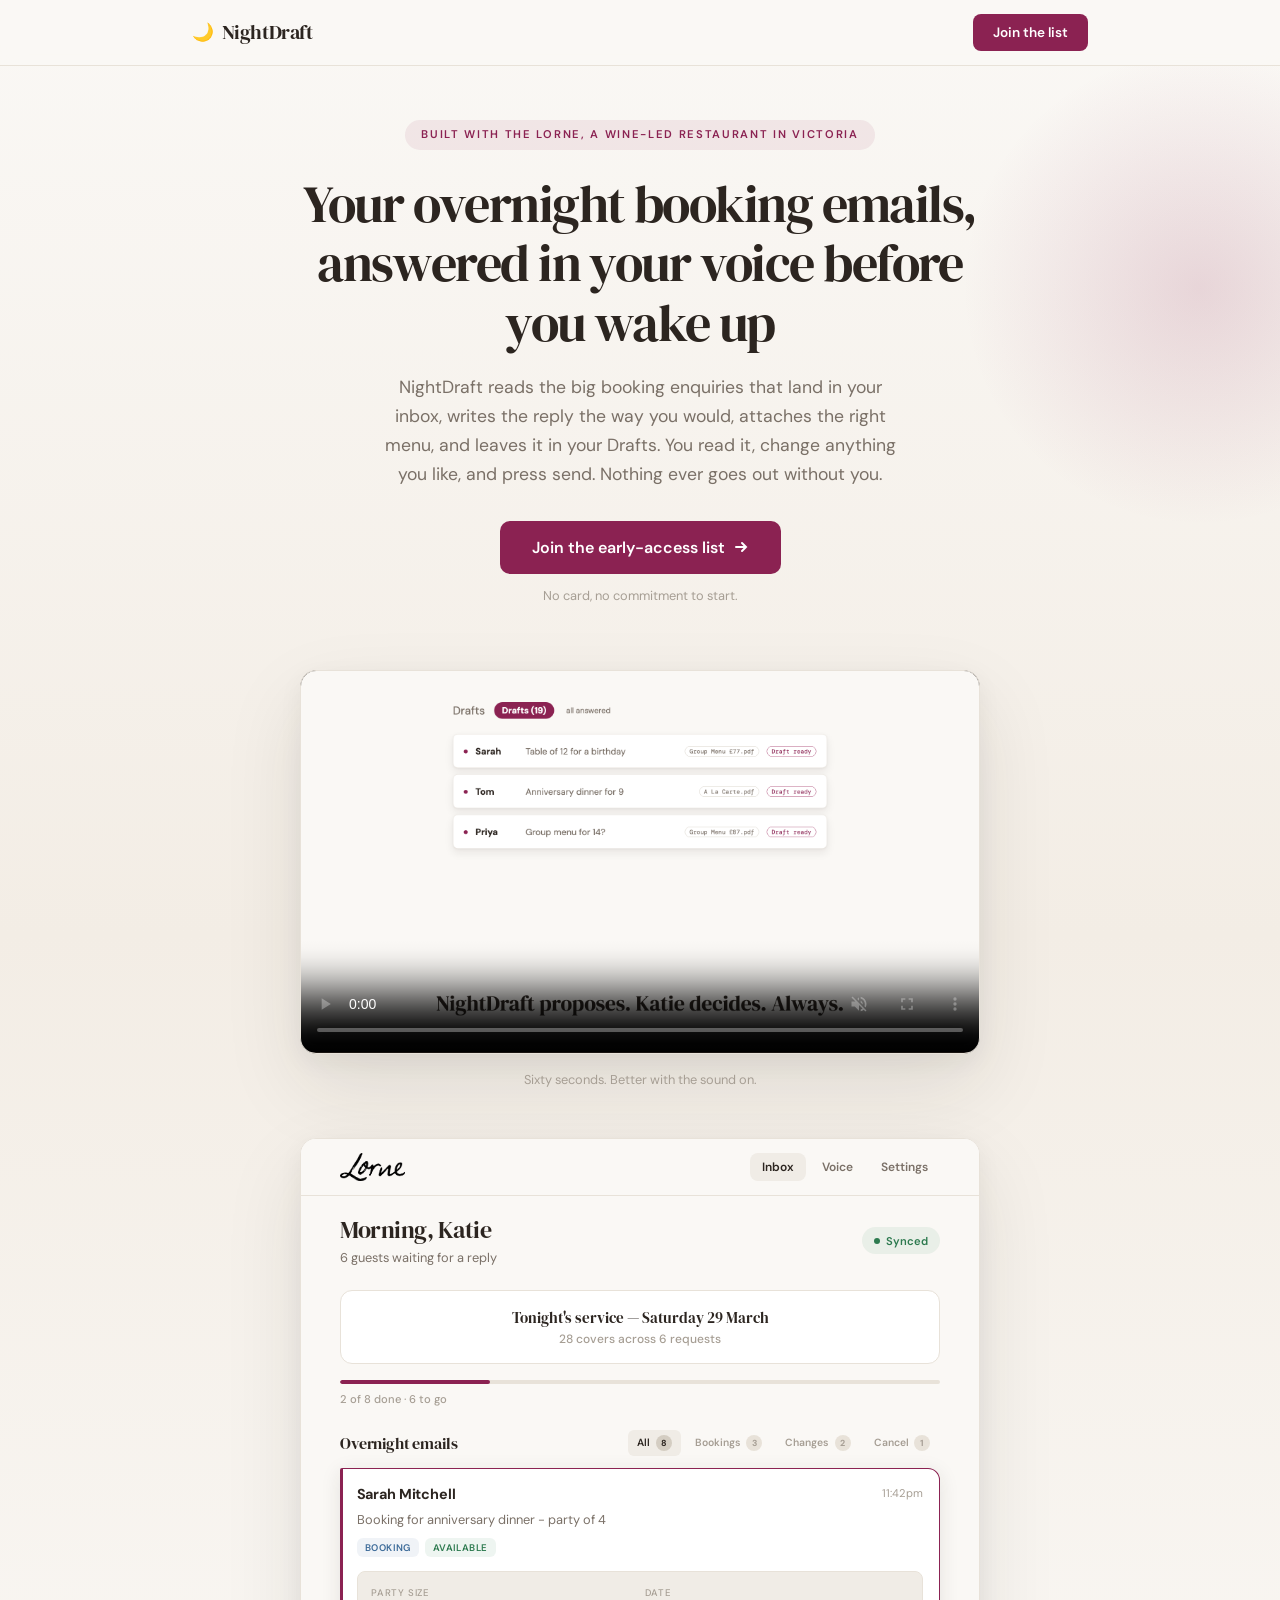
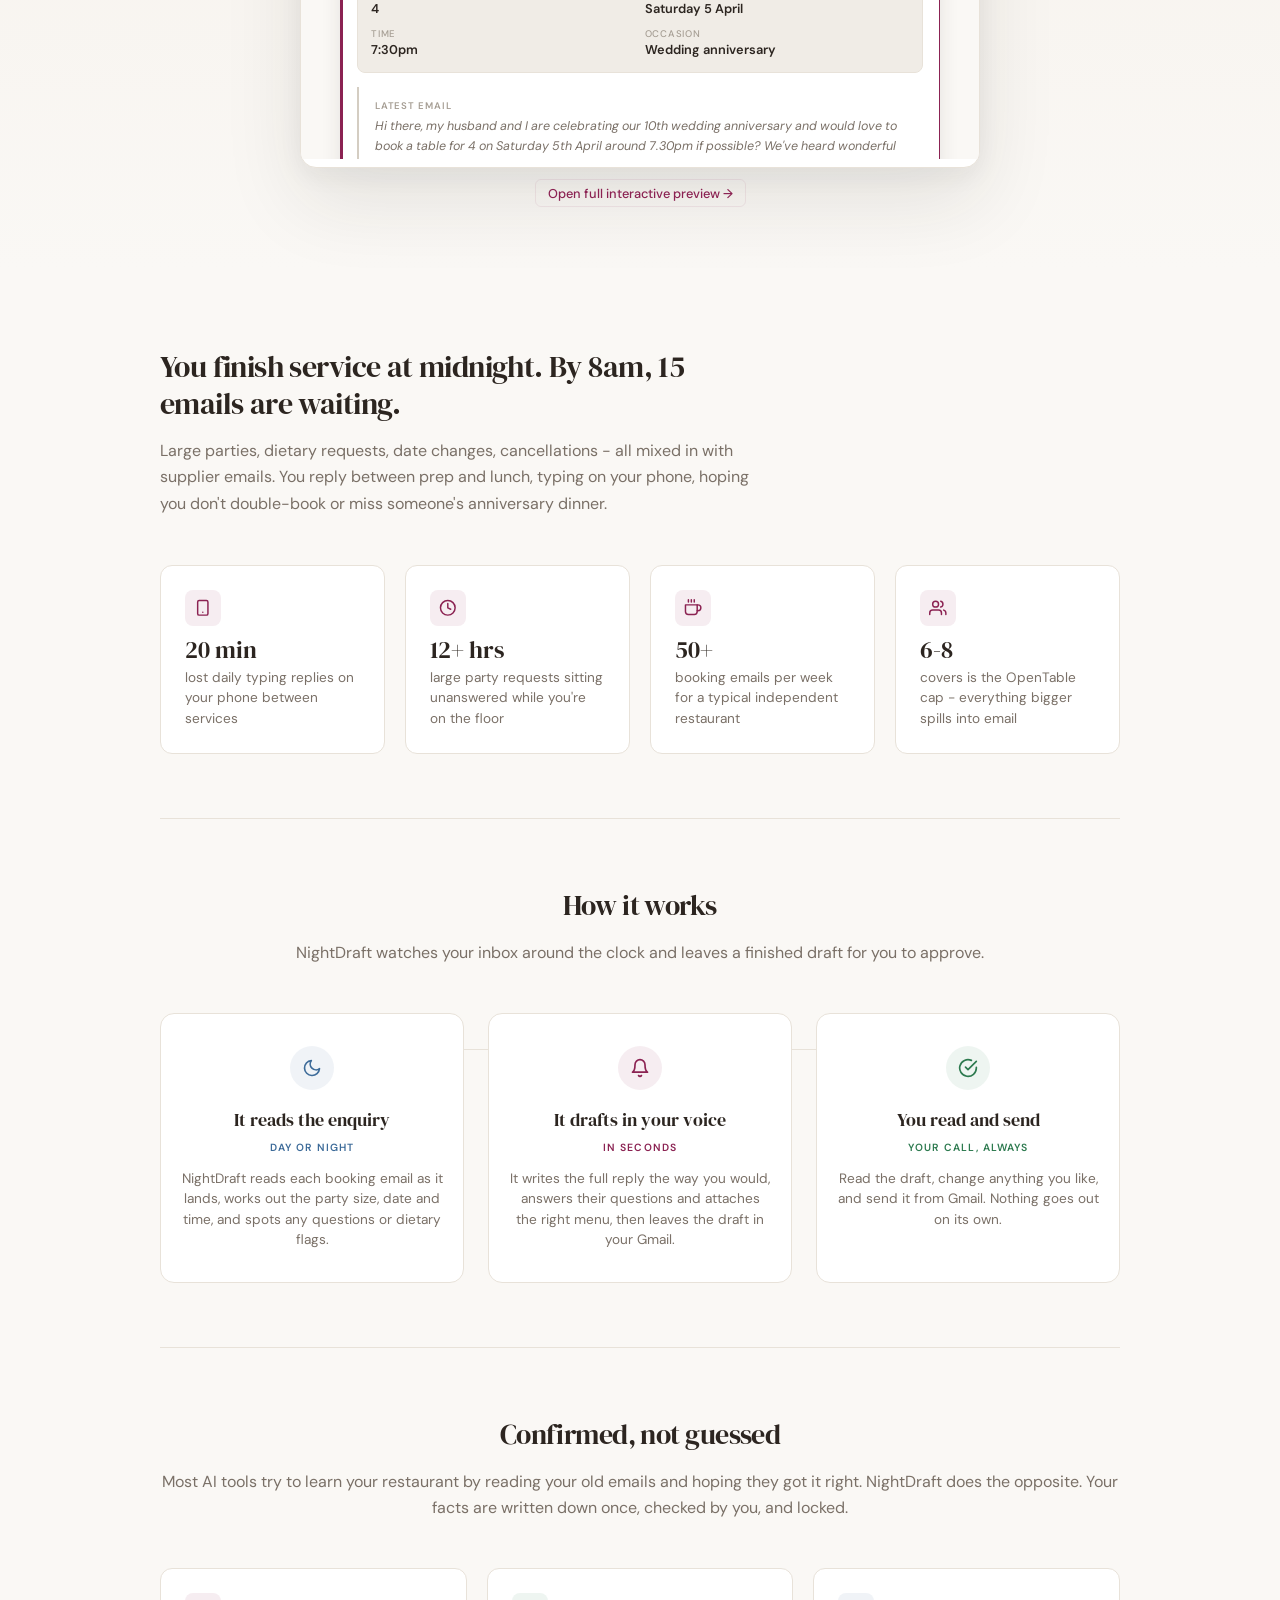
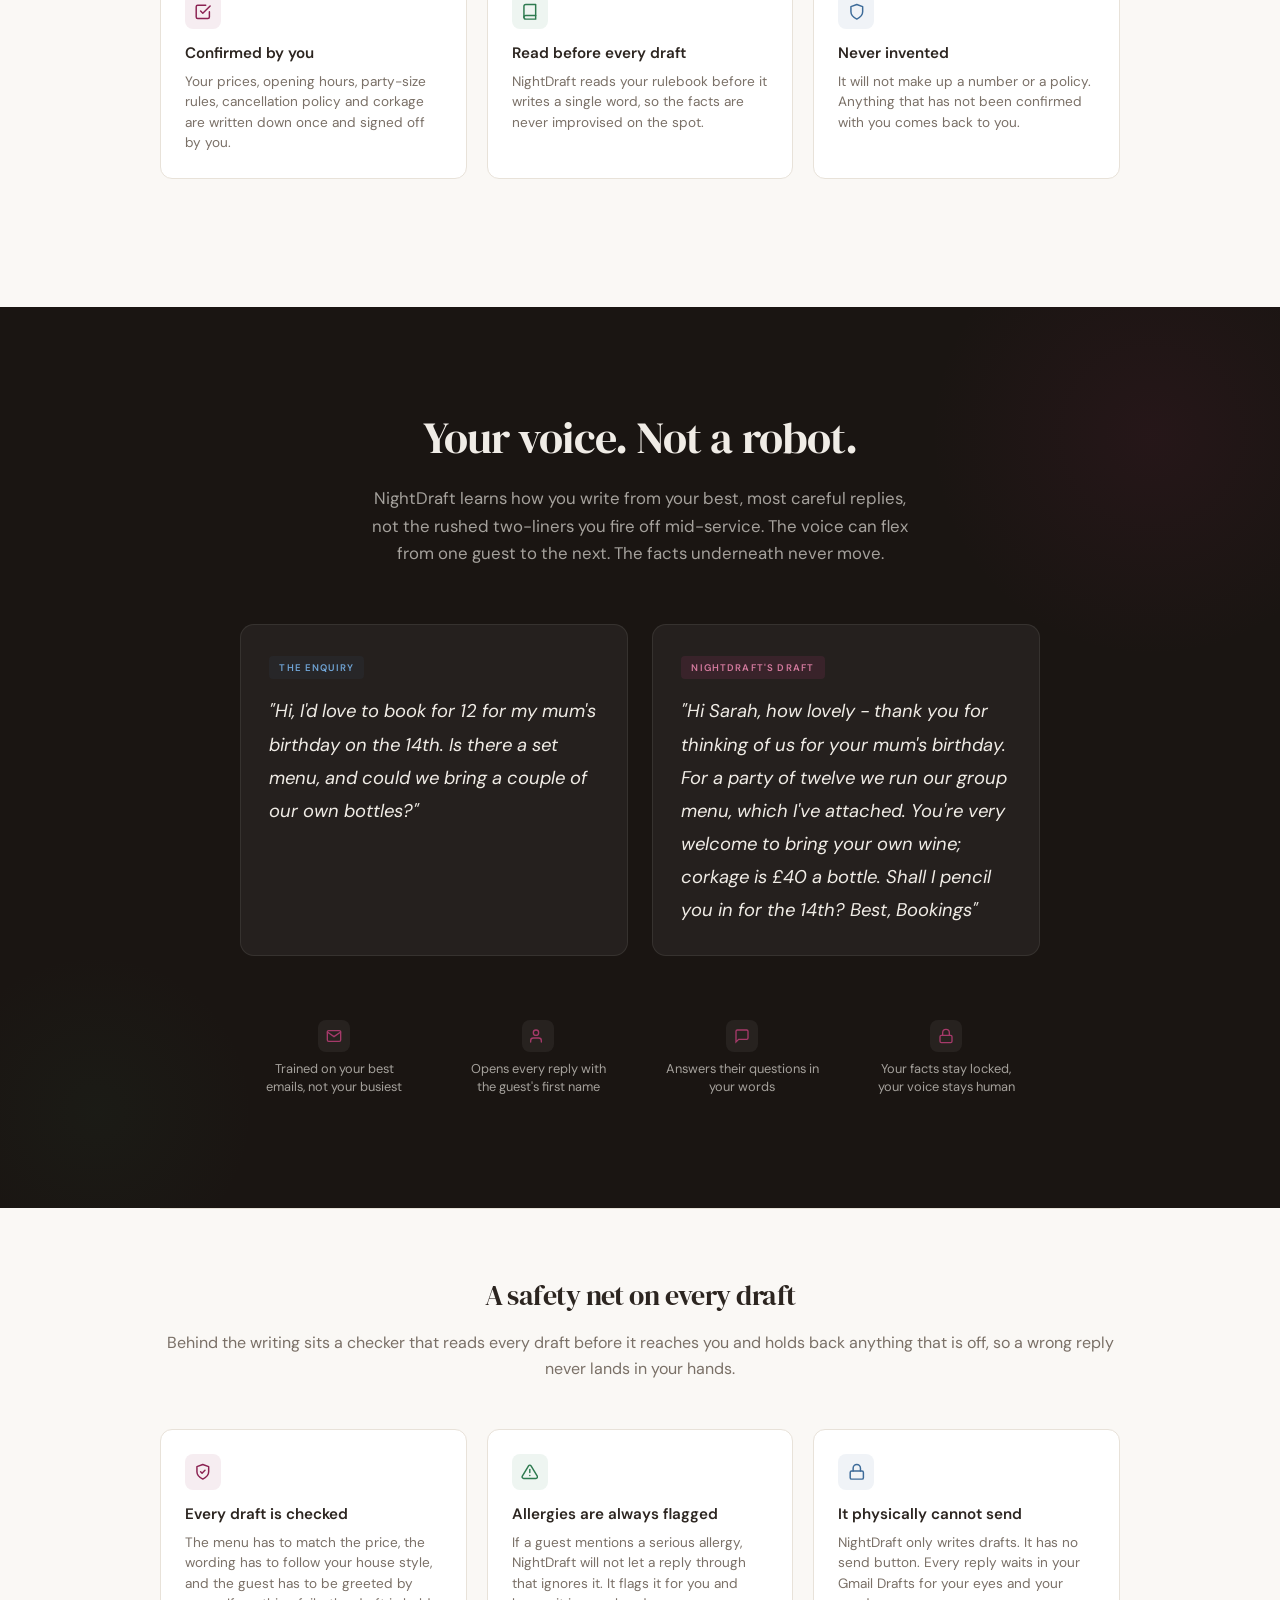
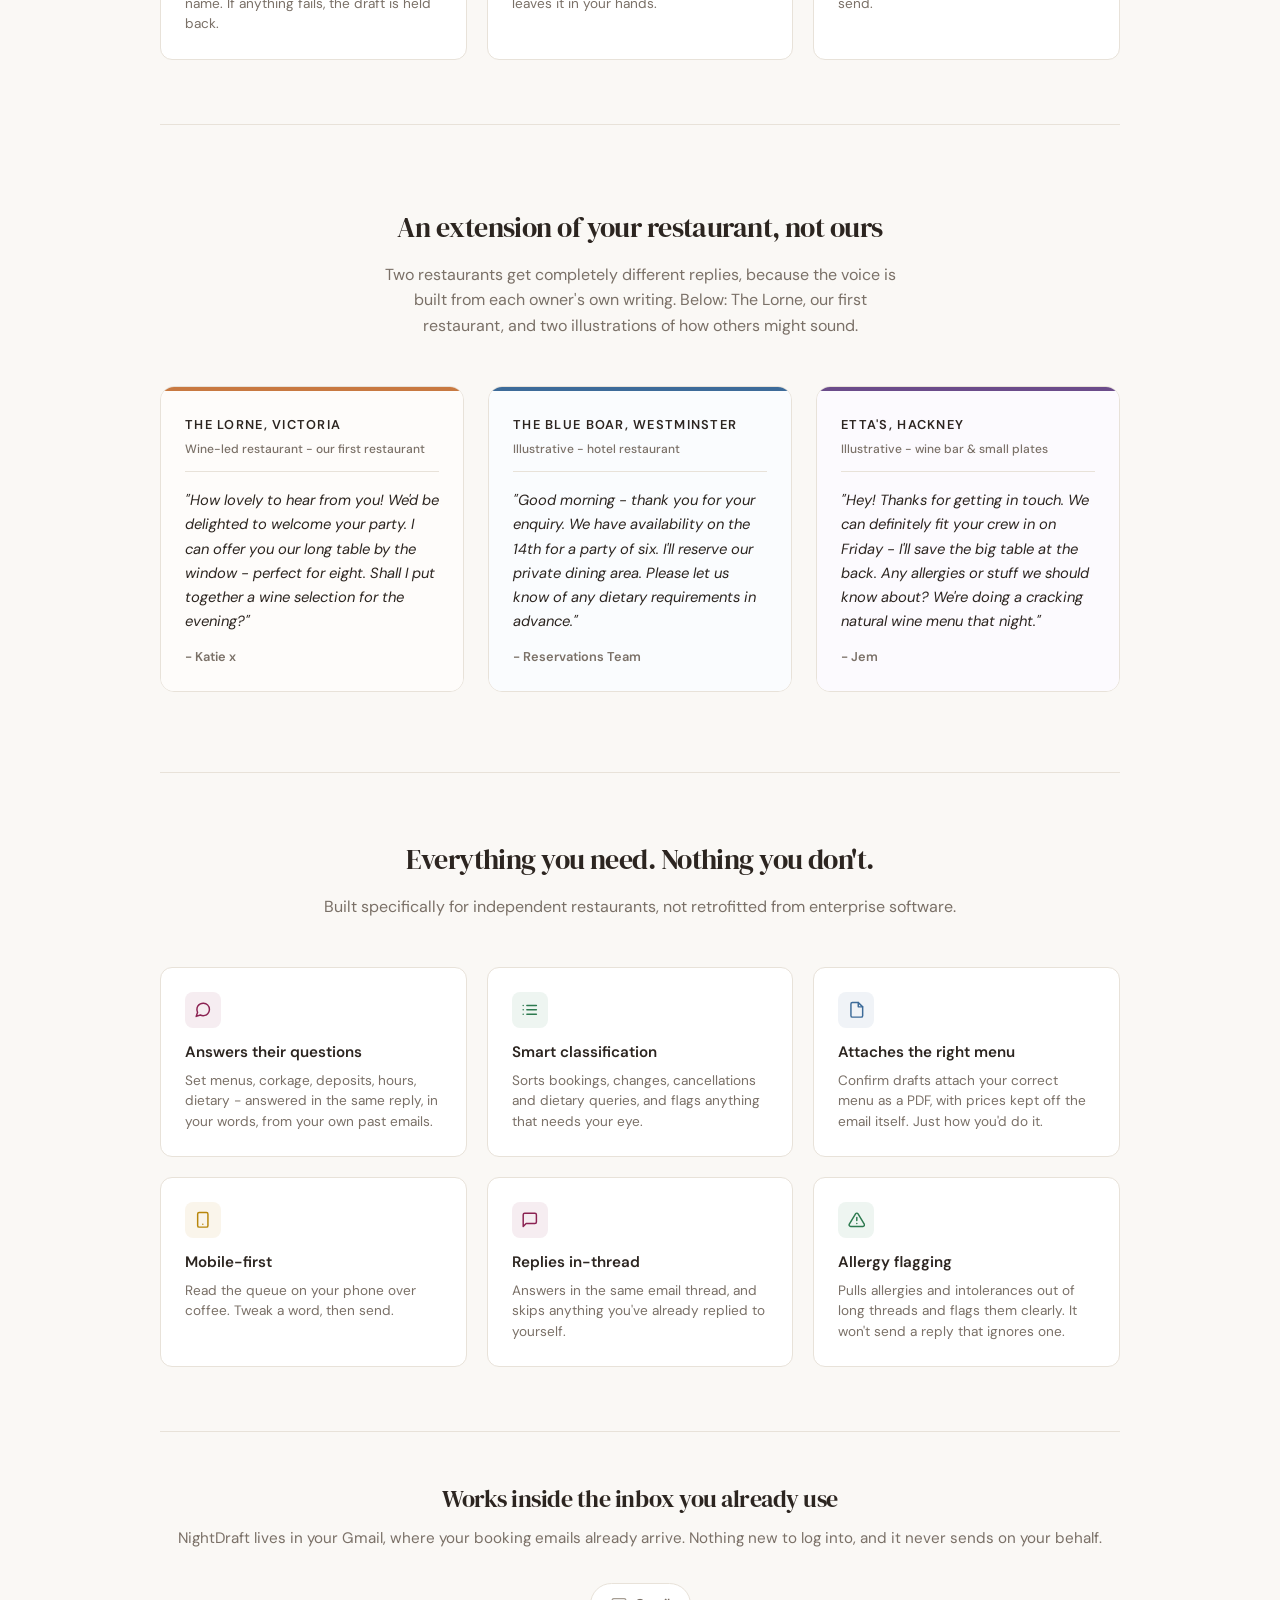
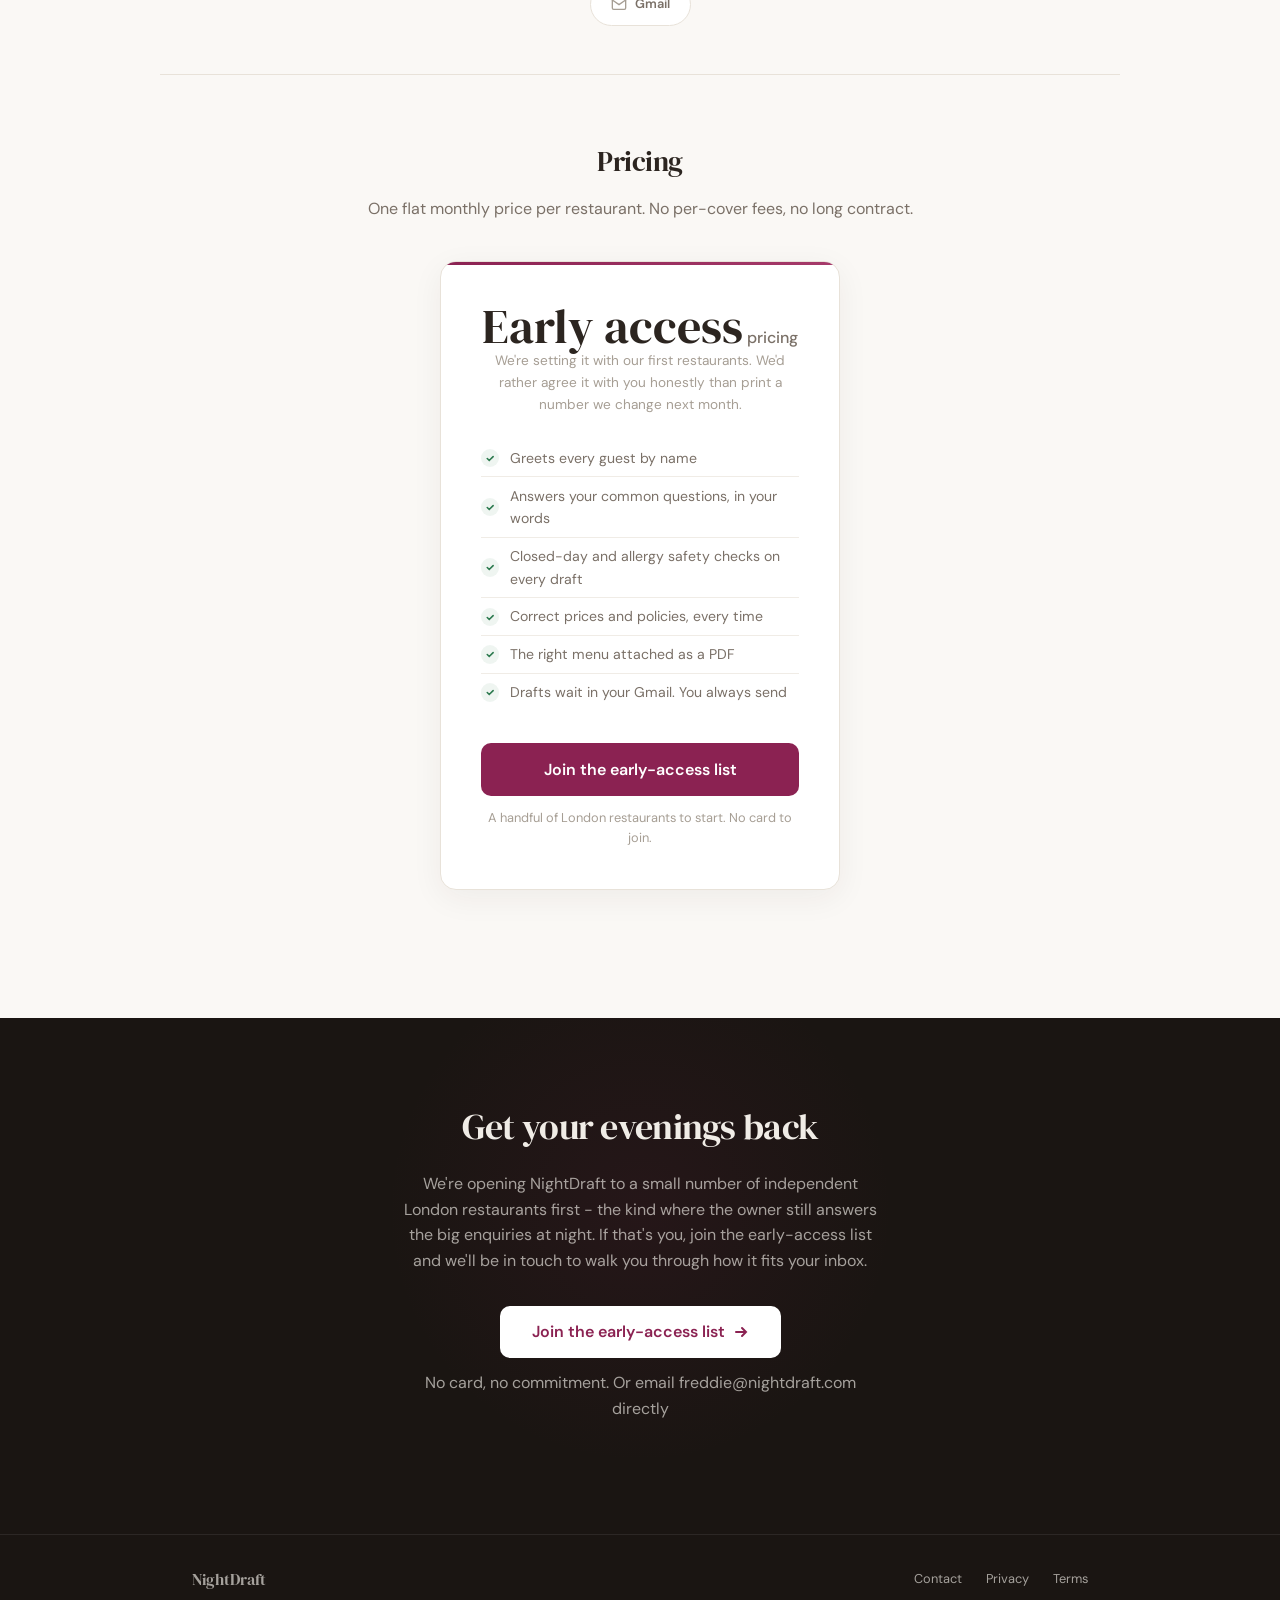
==== commit e6c44c02: "Add launch film to hero: 60s product video card above the interactive preview - film/nightdraft-laun" ====
--- a/index.html
+++ b/index.html
@@ -209,6 +209,35 @@
     margin-top: 0.75rem;
 }
 
+/* ---- FILM ---- */
+.film-section {
+    padding: 2.5rem 0 0.5rem;
+    position: relative;
+}
+
+.film-frame {
+    max-width: 680px;
+    margin: 0 auto;
+    border-radius: 16px;
+    overflow: hidden;
+    border: 1px solid var(--border);
+    box-shadow: 0 32px 80px rgba(44, 37, 32, 0.1), 0 8px 24px rgba(44, 37, 32, 0.05);
+    background: #1a1512;
+}
+
+.film-frame video {
+    display: block;
+    width: 100%;
+    height: auto;
+}
+
+.film-caption {
+    text-align: center;
+    margin-top: 1rem;
+    font-size: 0.8rem;
+    color: var(--text-tertiary);
+}
+
 /* ---- MOCKUP ---- */
 .mockup-section {
     padding: 2.5rem 0 4rem;
@@ -1078,6 +1107,14 @@
         <svg viewBox="0 0 16 16" fill="none" stroke="currentColor" stroke-width="2" stroke-linecap="round"><path d="M3 8h10M9 4l4 4-4 4"/></svg>
     </a>
     <p class="hero-note">No card, no commitment to start.</p>
+</section>
+
+<!-- FILM -->
+<section class="film-section section">
+    <div class="film-frame">
+        <video src="film/nightdraft-launch-film.mp4" poster="film/nightdraft-launch-poster.png" autoplay muted loop playsinline controls preload="metadata" aria-label="NightDraft launch film: booking emails answered in your voice, day and night"></video>
+    </div>
+    <p class="film-caption">Sixty seconds. Better with the sound on.</p>
 </section>
 
 <!-- MOCKUP -->
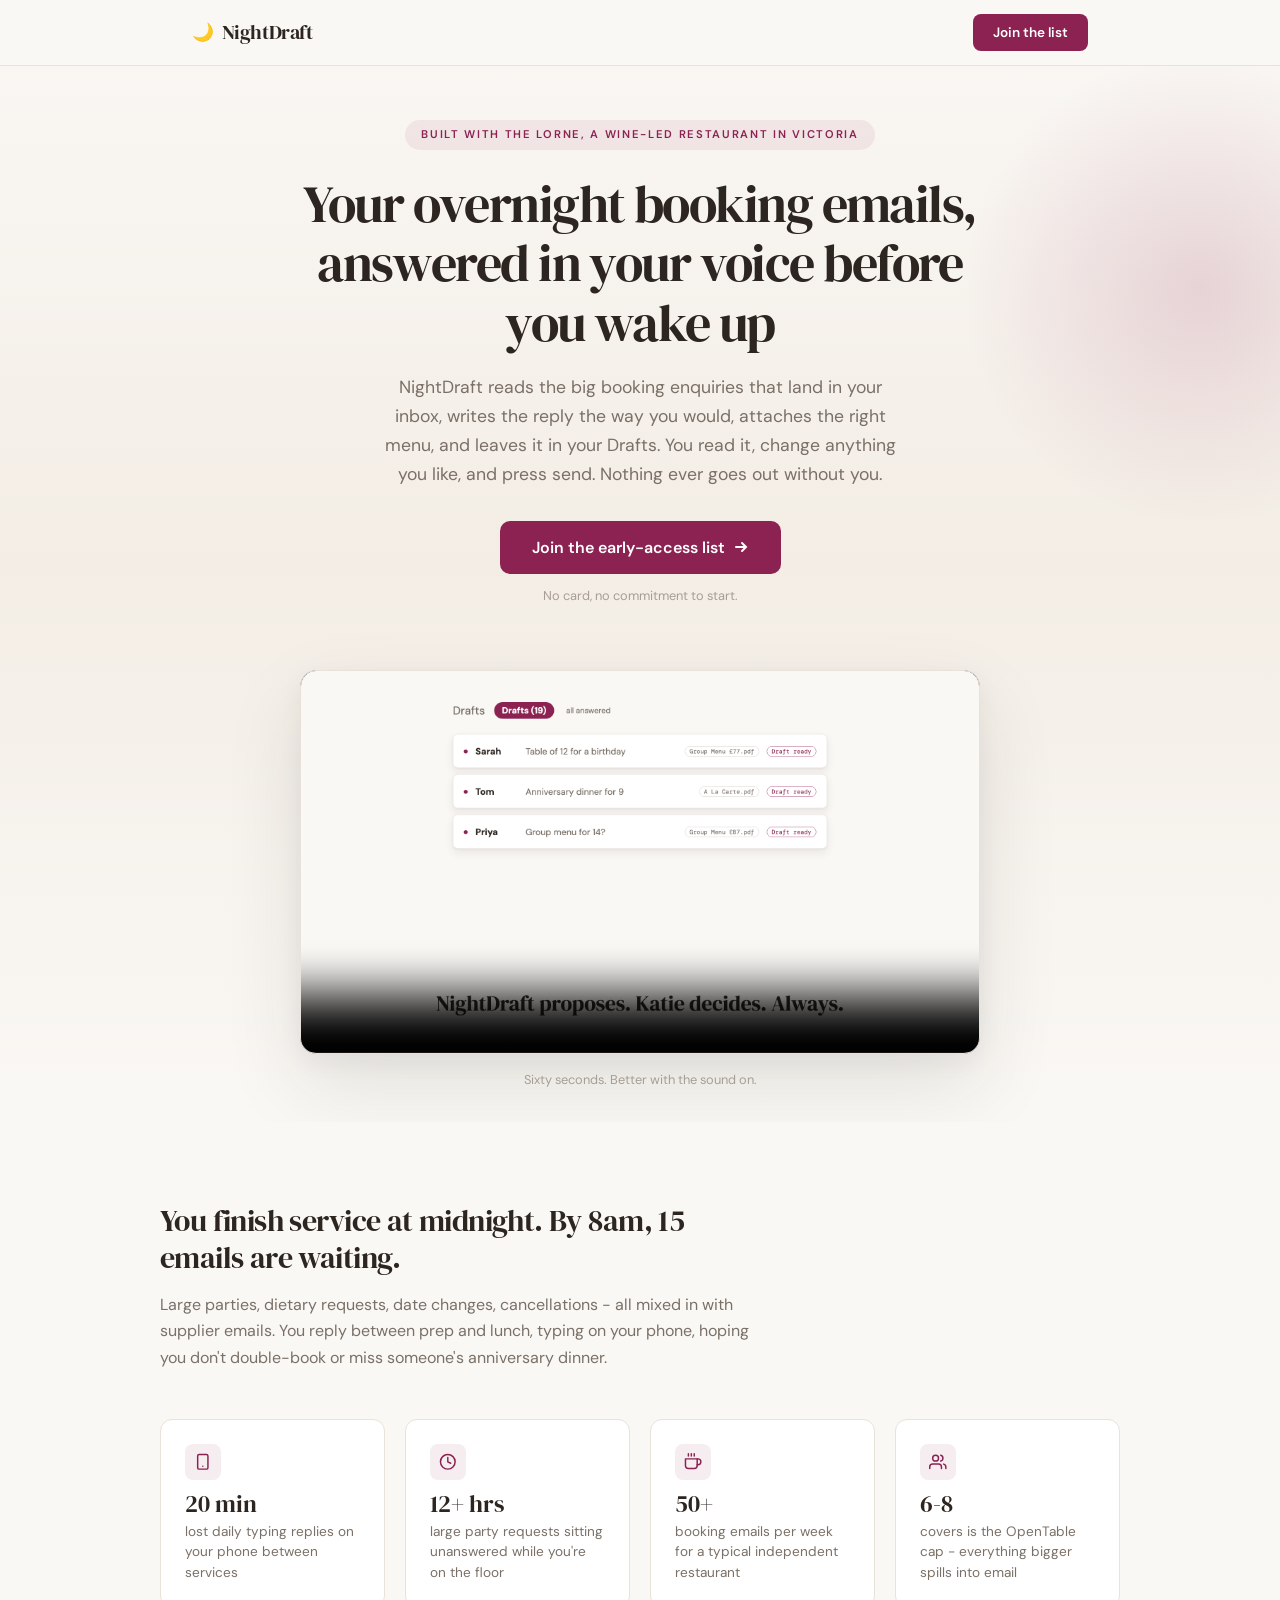
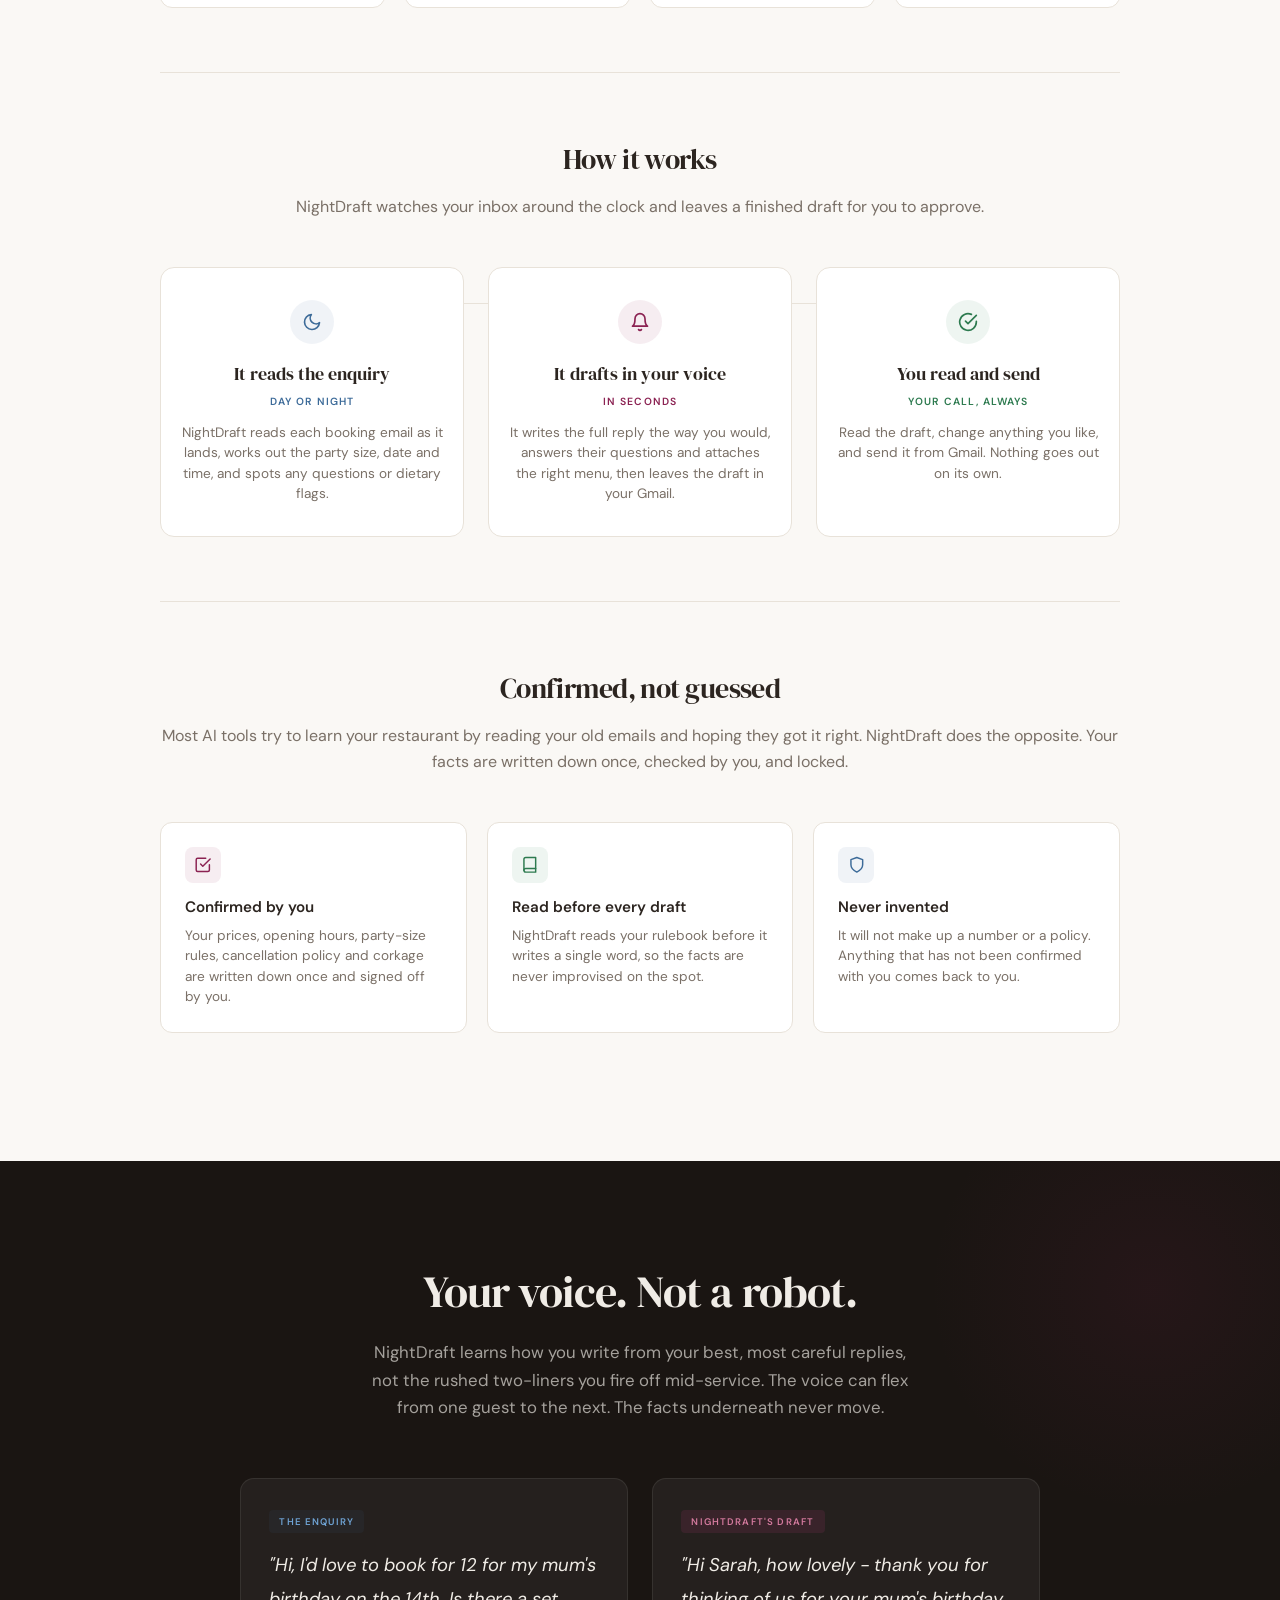
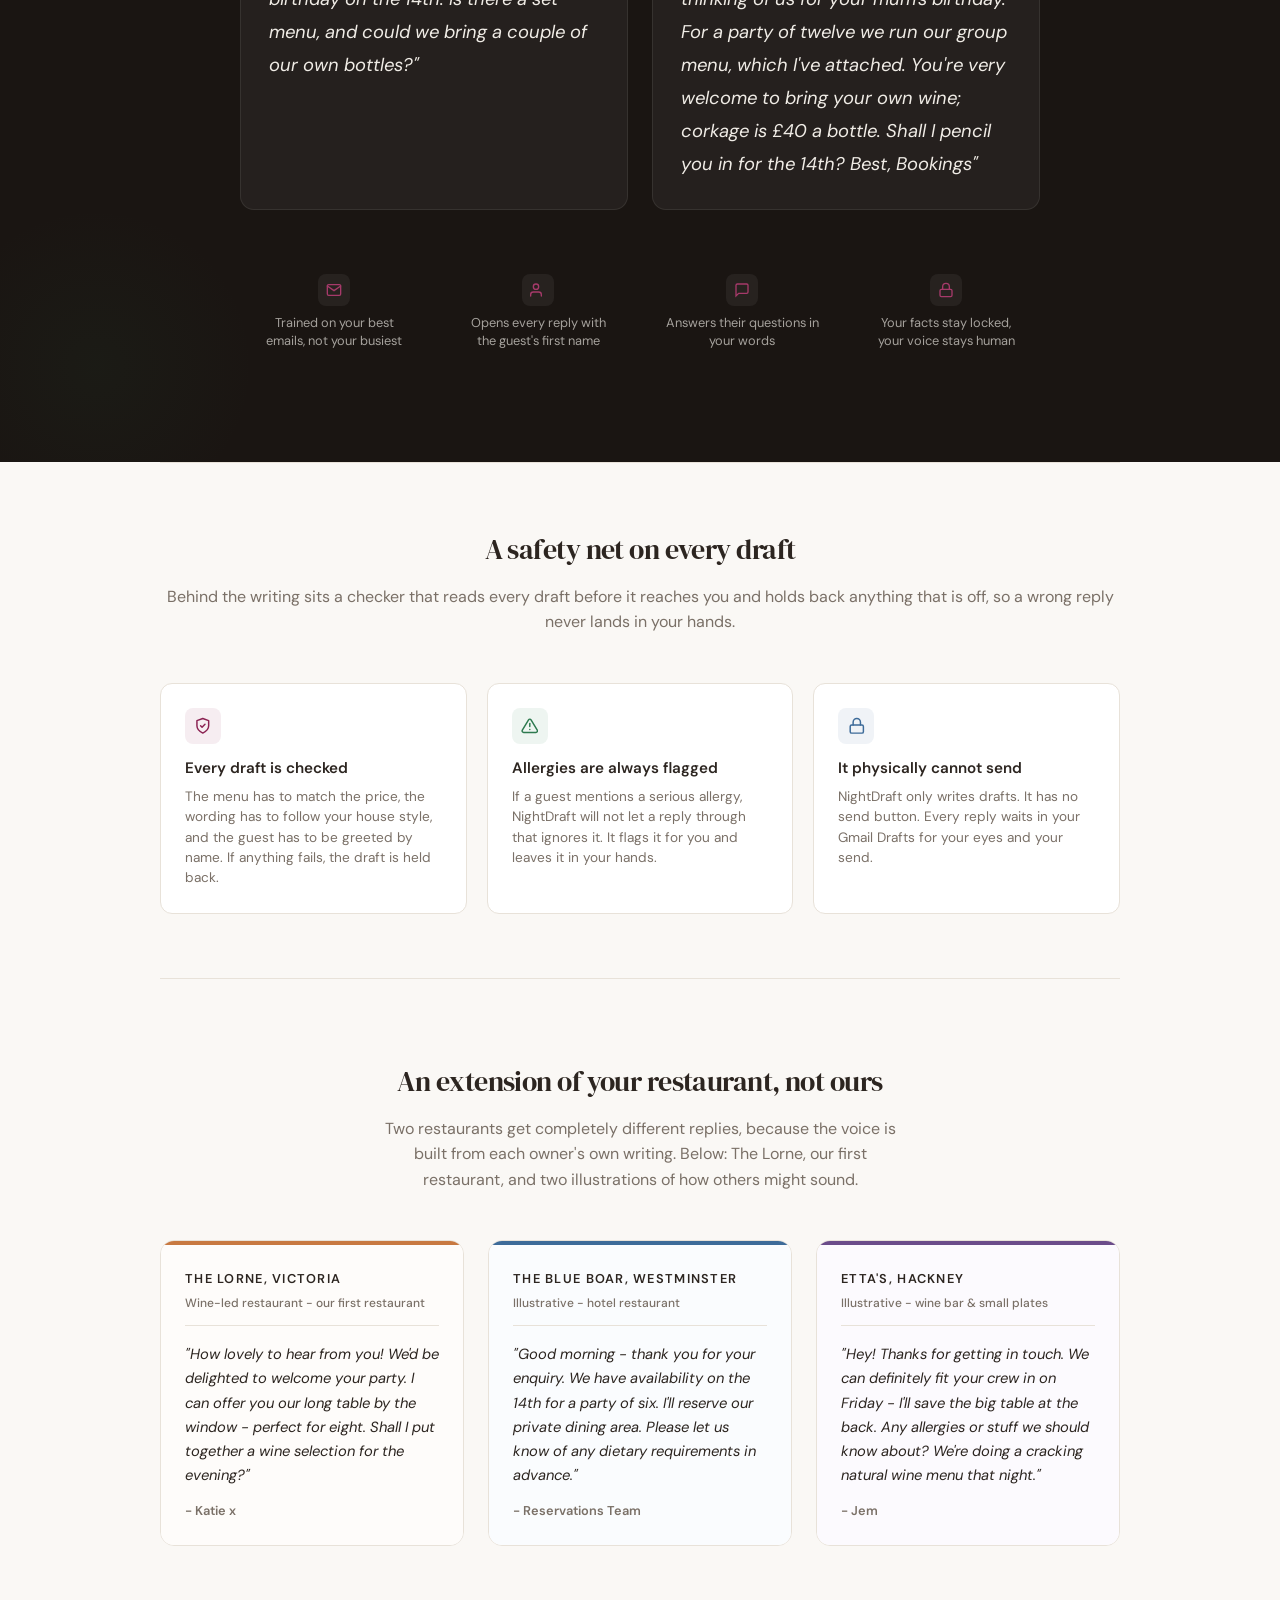
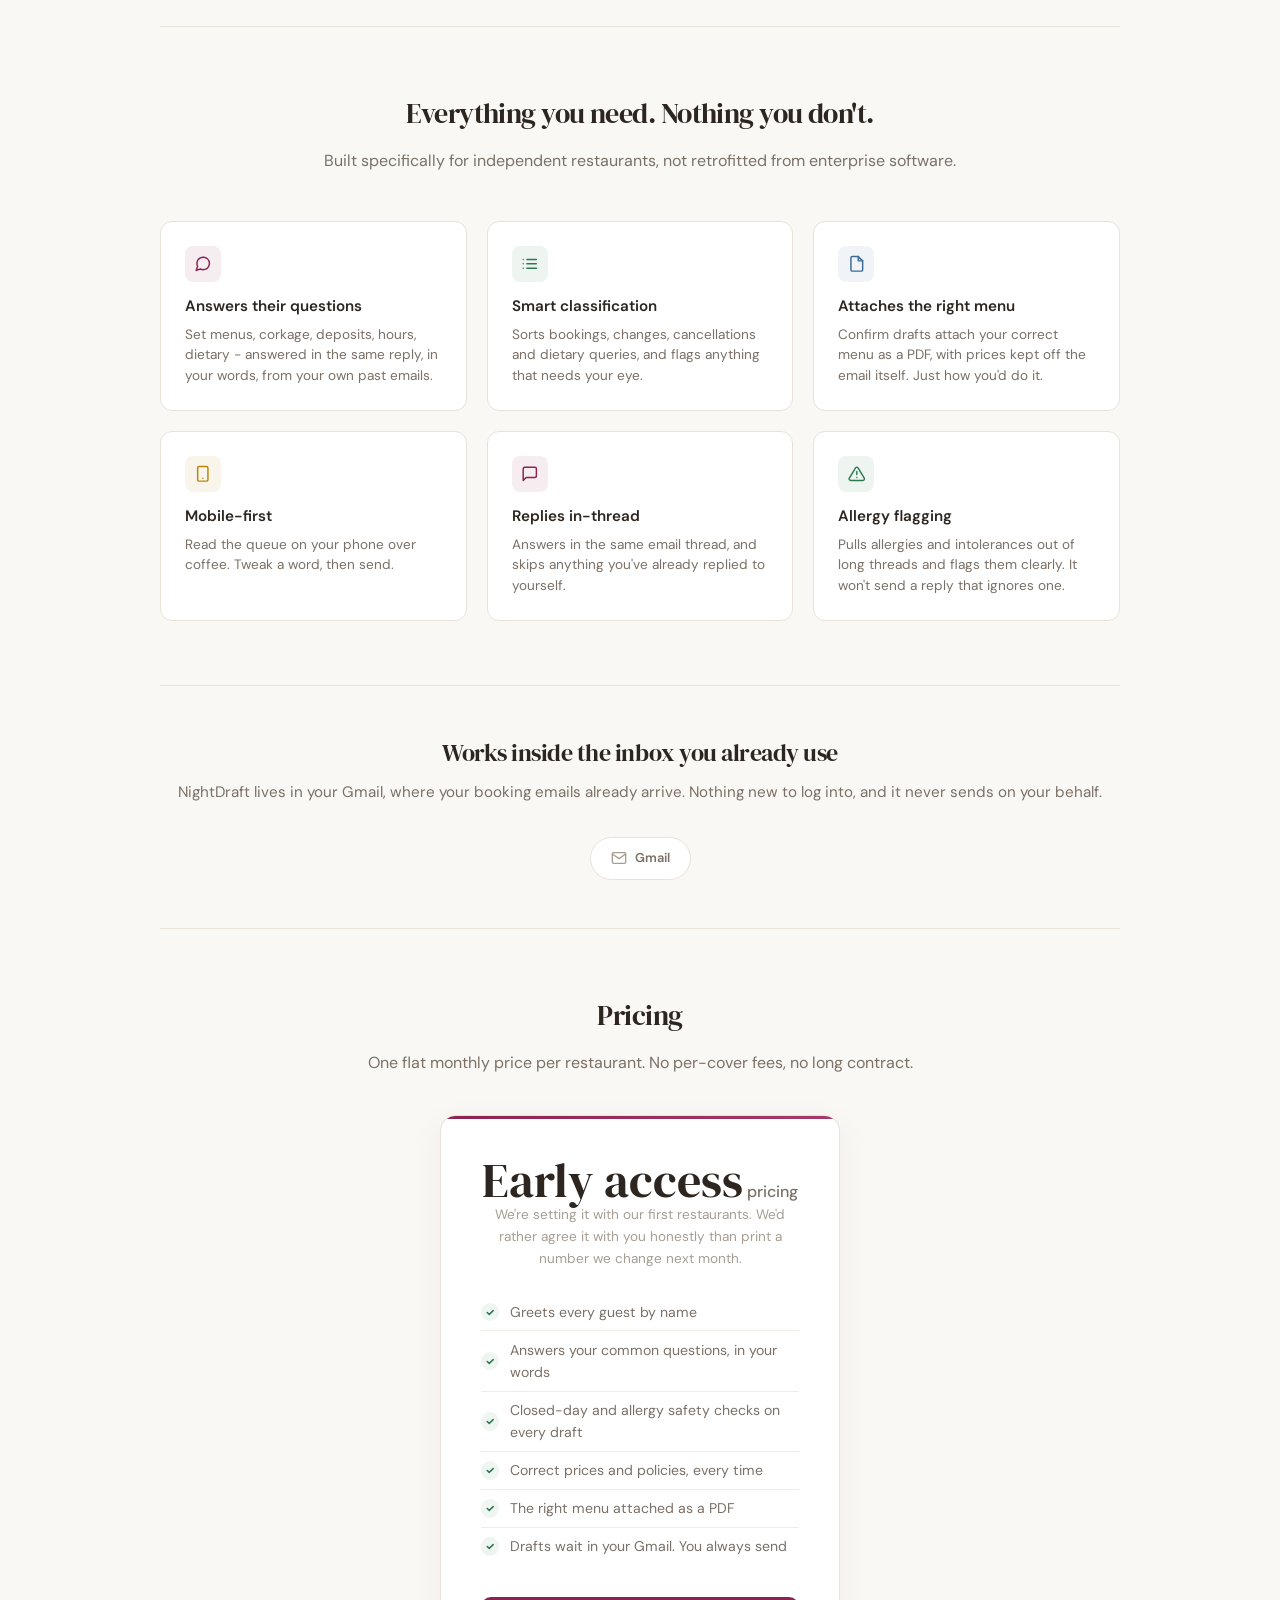
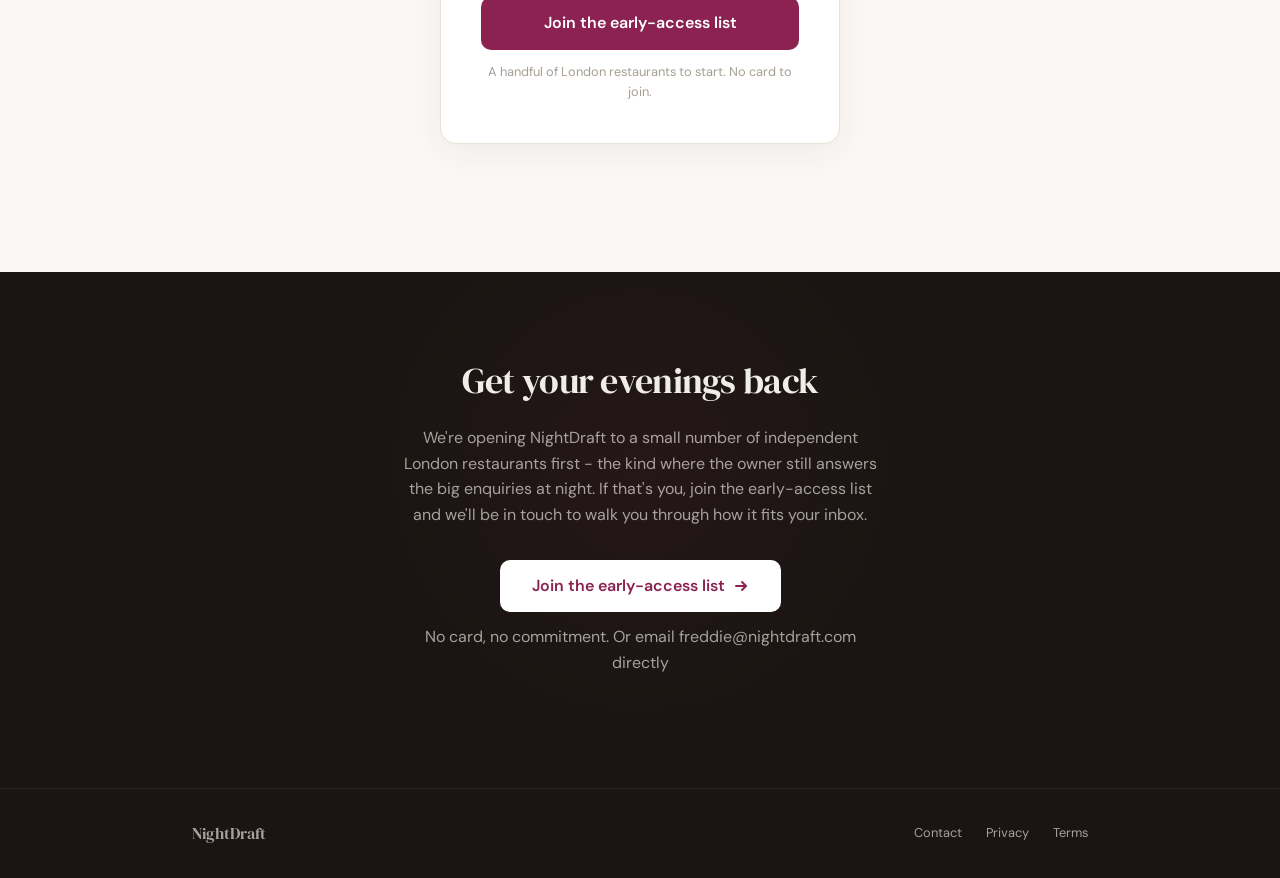
==== commit 897139b7: "Remove mockup preview card from hero: the launch film replaces it Co-Authored-By: Claude Fable 5 <no" ====
--- a/index.html
+++ b/index.html
@@ -211,7 +211,7 @@
 
 /* ---- FILM ---- */
 .film-section {
-    padding: 2.5rem 0 0.5rem;
+    padding: 2.5rem 0 2rem;
     position: relative;
 }
 
@@ -1115,14 +1115,6 @@
         <video src="film/nightdraft-launch-film.mp4" poster="film/nightdraft-launch-poster.png" autoplay muted loop playsinline controls preload="metadata" aria-label="NightDraft launch film: booking emails answered in your voice, day and night"></video>
     </div>
     <p class="film-caption">Sixty seconds. Better with the sound on.</p>
-</section>
-
-<!-- MOCKUP -->
-<section class="mockup-section section">
-    <div class="mockup-frame">
-        <iframe src="mockup.html" title="NightDraft product preview" loading="lazy"></iframe>
-    </div>
-    <p class="mockup-caption"><a href="mockup.html" target="_blank">Open full interactive preview &rarr;</a></p>
 </section>
 </div>
 
